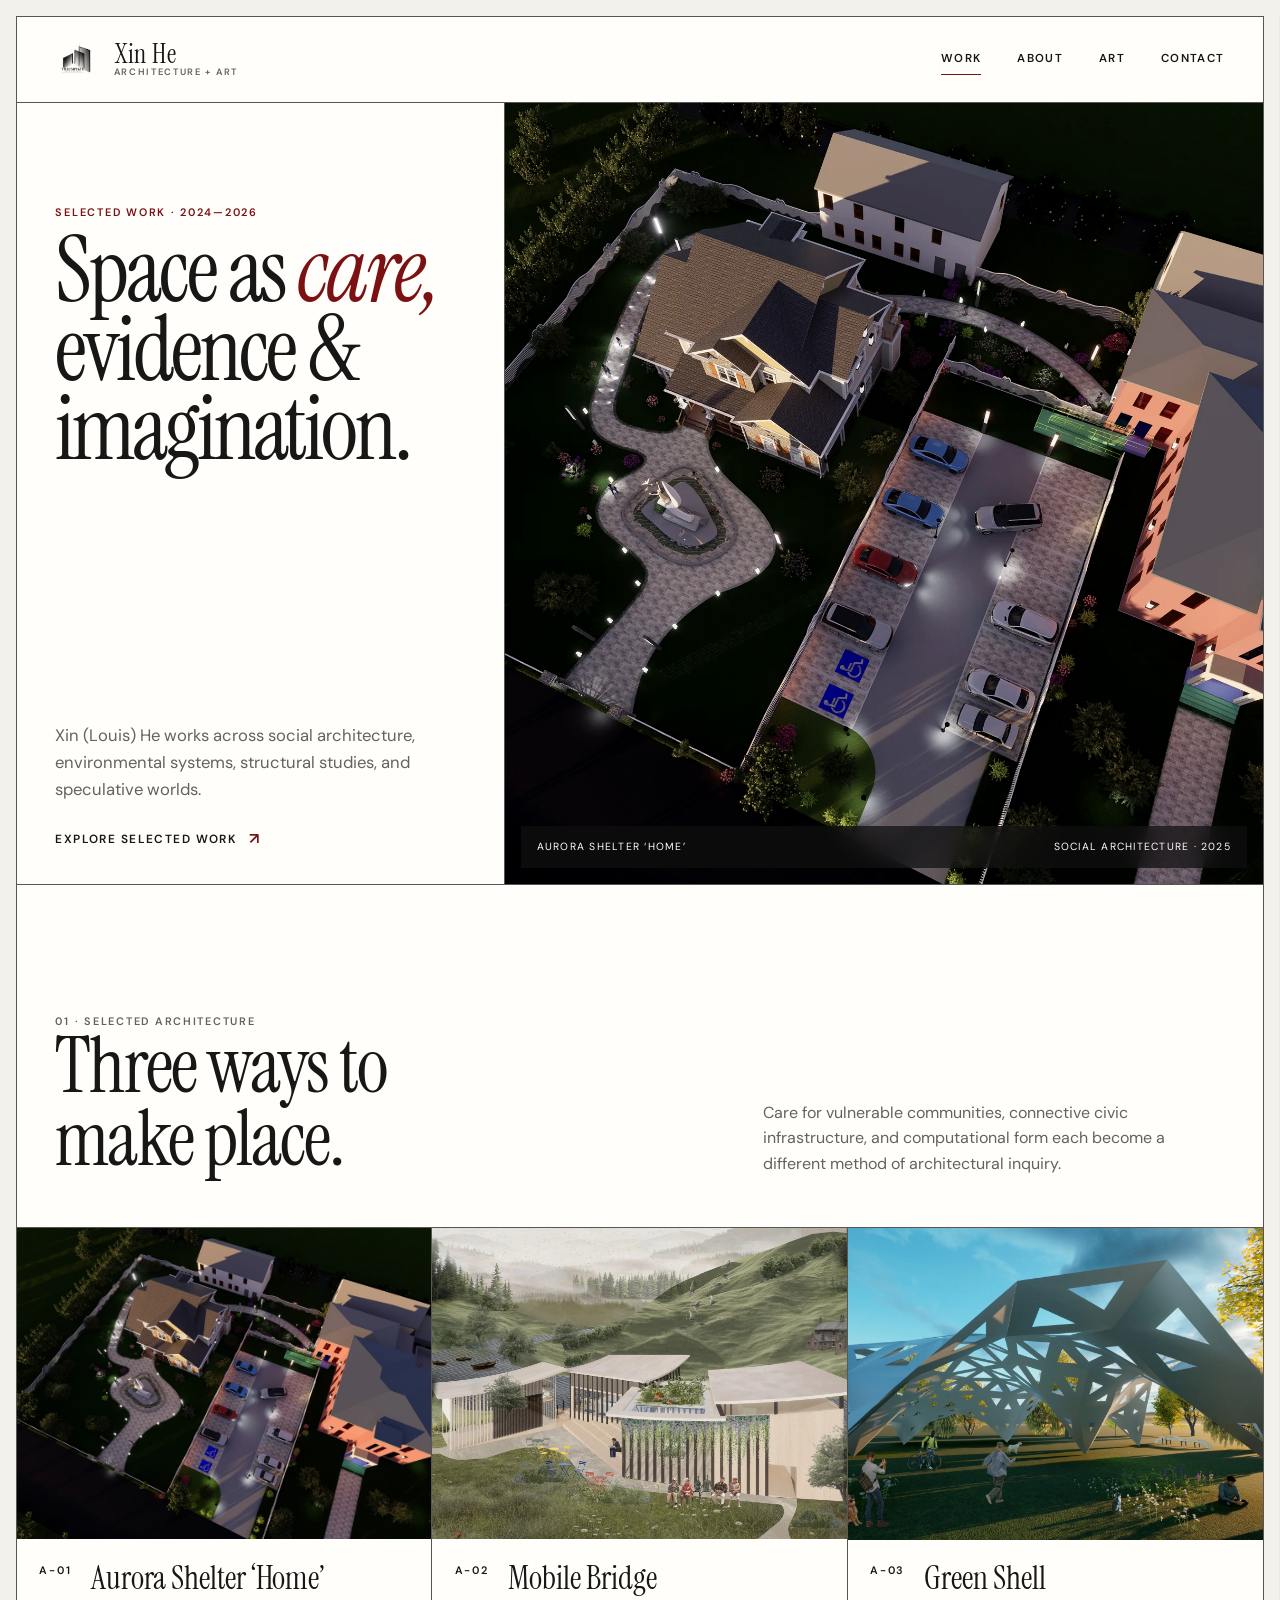
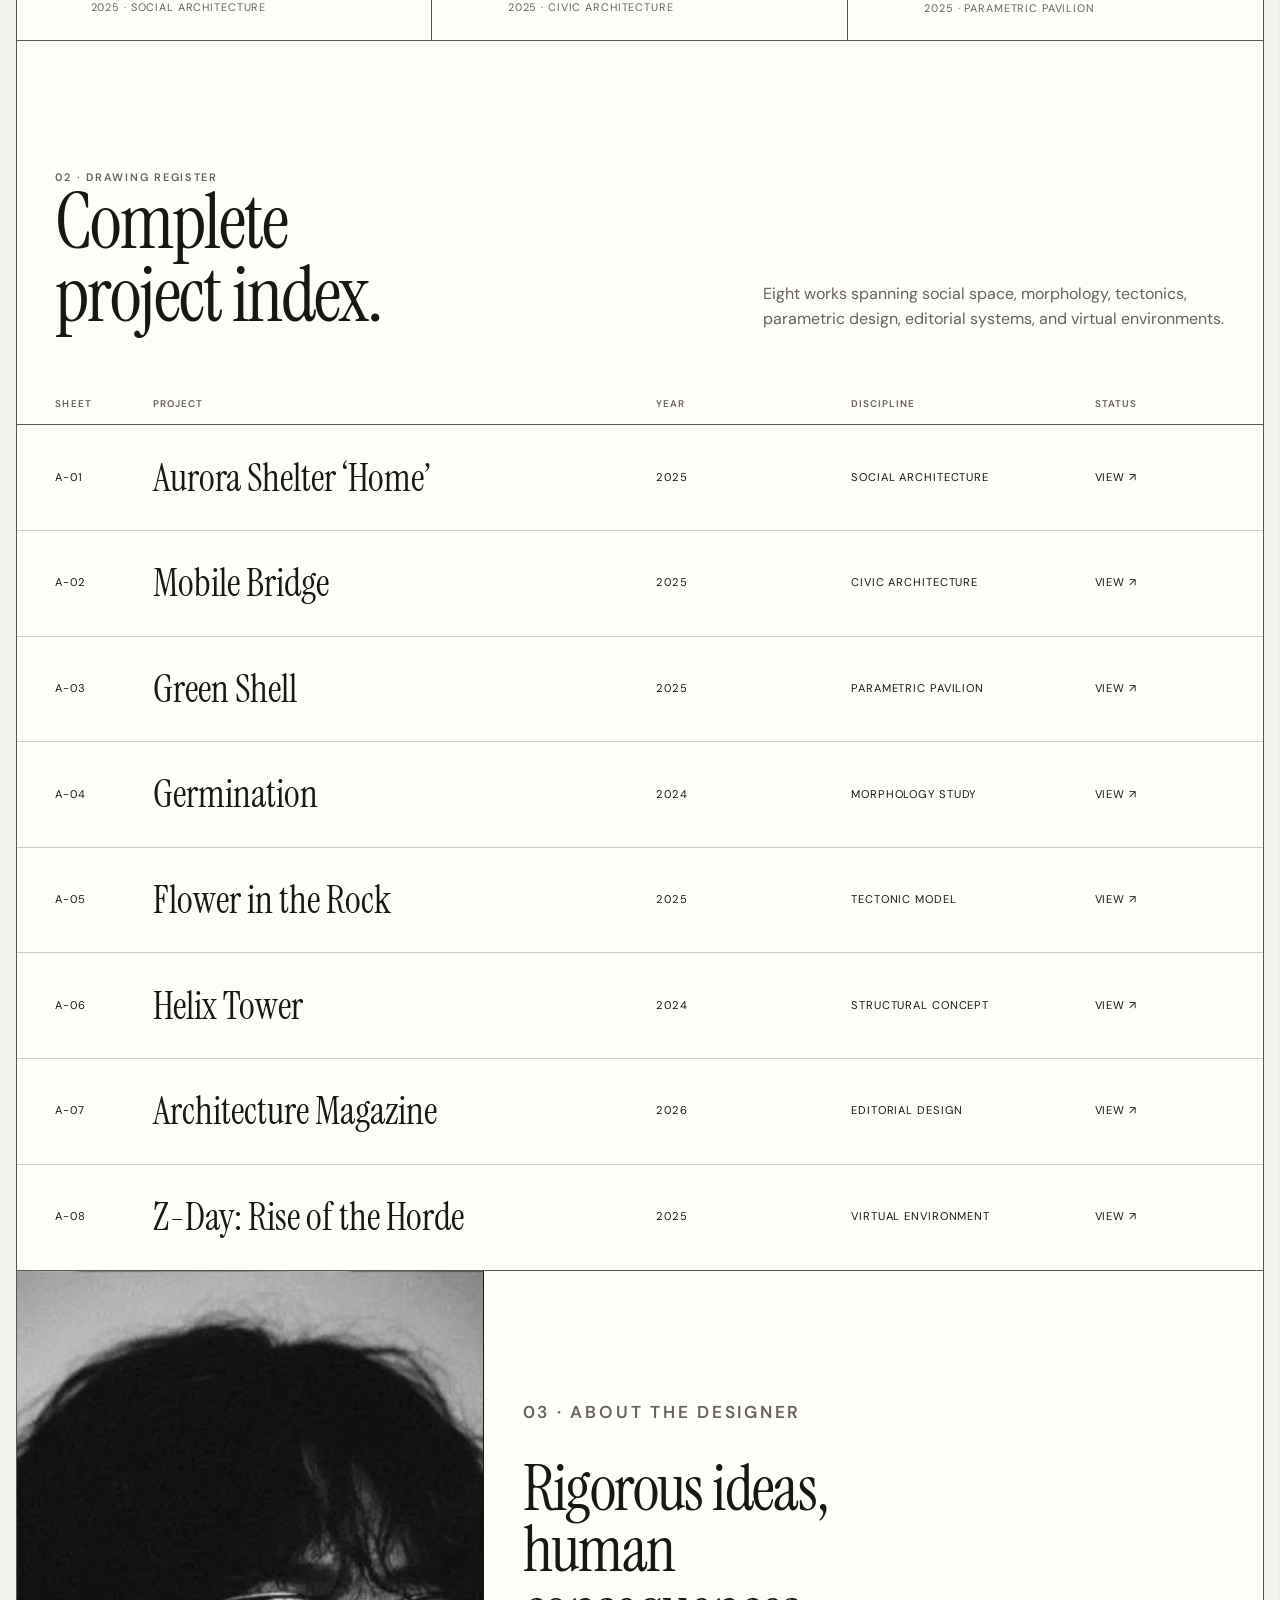
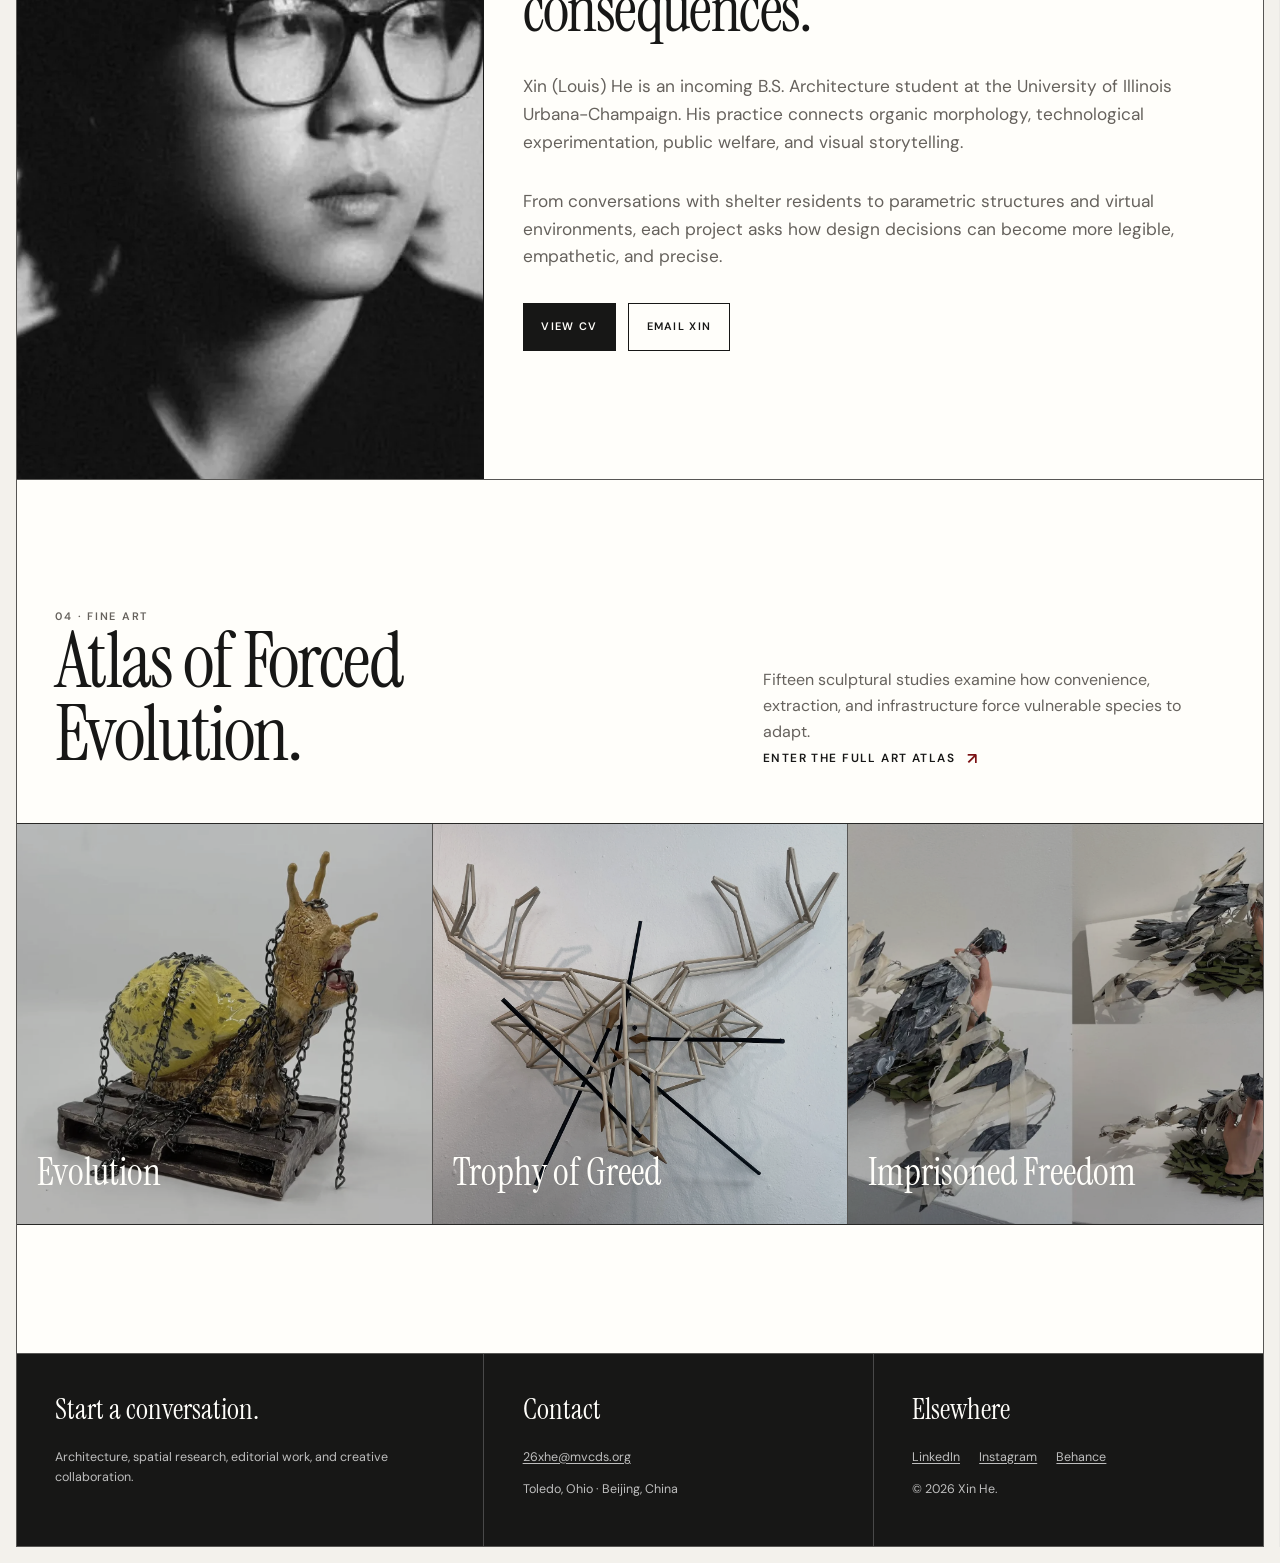
==== index.html @ 9a5dc9f5 "Publish optimized portfolio pages" ====
<!doctype html>
<html lang="en">
<head>
  <meta charset="utf-8">
  <meta name="viewport" content="width=device-width, initial-scale=1">
  <meta name="theme-color" content="#171716">
  <title>Xin He · Architecture + Art</title>
  <meta name="description" content="Selected architecture, spatial research, environmental art, and virtual environments by Xin Louis He.">
  <link rel="canonical" href="https://xin1012-hx.github.io/my-website-v2/">
  <link rel="icon" href="assets/images/favicon.png" type="image/png">
  <link rel="manifest" href="site.webmanifest">
  <link rel="preconnect" href="https://fonts.googleapis.com">
  <link rel="preconnect" href="https://fonts.gstatic.com" crossorigin>
  <link rel="stylesheet" href="assets/css/site.css">
  <meta property="og:type" content="website">
  <meta property="og:title" content="Xin He · Architecture + Art">
  <meta property="og:description" content="Selected architecture, spatial research, environmental art, and virtual environments by Xin Louis He.">
  <meta property="og:url" content="https://xin1012-hx.github.io/my-website-v2/">
  <meta property="og:image" content="https://xin1012-hx.github.io/my-website-v2/assets/images/og.png">
  <meta name="twitter:card" content="summary_large_image">
  <script type="application/ld+json">{"@context": "https://schema.org", "@type": "Person", "name": "Xin (Louis) He", "url": "https://xin1012-hx.github.io/my-website-v2/", "jobTitle": "Architecture student and designer", "sameAs": ["https://www.linkedin.com/in/xin-he-a198a2350/", "https://www.behance.net/xinhe53"]}</script>
  <script defer src="assets/js/site.js"></script>
</head>
<body>
  <div class="site-shell">
    
    <a class="skip-link" href="#main">Skip to content</a>
    <header class="site-header">
      <a class="site-brand" href="index.html" aria-label="Xin He portfolio home">
        <img src="assets/images/logo.webp" alt="" width="1000" height="1000" loading="eager" decoding="async">
        <span class="brand-lockup">
          <span class="brand-name">Xin He</span>
          <span class="brand-discipline">Architecture + Art</span>
        </span>
      </a>
      <button class="menu-toggle" type="button" aria-label="Open navigation" aria-expanded="false" aria-controls="site-nav" data-menu-toggle><span></span></button>
      <nav class="site-nav" id="site-nav" aria-label="Primary navigation" data-navigation>
        <a href="index.html#work" aria-current="page">Work</a>
        <a href="index.html#about">About</a>
        <a href="art.html">Art</a>
        <a href="#contact">Contact</a>
      </nav>
    </header>
    
    <main id="main">
      
    <section class="hero" id="top">
      <div class="hero-copy">
        <div>
          <p class="eyebrow">Selected work · 2024—2026</p>
          <h1>Space as <em>care,</em> evidence & imagination.</h1>
        </div>
        <div class="hero-summary">
          <p>Xin (Louis) He works across social architecture, environmental systems, structural studies, and speculative worlds.</p>
          <a class="text-link" href="#work">Explore selected work</a>
        </div>
      </div>
      <a class="hero-visual" href="aurora-home.html" aria-label="View Aurora Shelter ‘Home’">
        <img src="assets/images/aurora-birdseye.webp" alt="A residential shelter environment shaped around safety, dignity, and a renewed sense of belonging." width="2200" height="1479" loading="eager" decoding="async" fetchpriority="high">
        <span class="hero-caption"><span>Aurora Shelter ‘Home’</span><span>Social Architecture · 2025</span></span>
      </a>
    </section>

    <section id="work">
      <div class="section-heading" data-reveal>
        <div>
          <p class="section-kicker">01 · Selected architecture</p>
          <h2>Three ways to make place.</h2>
        </div>
        <p>Care for vulnerable communities, connective civic infrastructure, and computational form each become a different method of architectural inquiry.</p>
      </div>
      <div class="featured-grid">
    <a class="project-card" href="aurora-home.html" data-reveal>
      <div class="project-card-media"><img src="assets/images/aurora-birdseye.webp" alt="A residential shelter environment shaped around safety, dignity, and a renewed sense of belonging." width="2200" height="1479" loading="lazy" decoding="async"></div>
      <div class="project-card-copy">
        <span class="project-number">A-01</span>
        <div>
          <h3>Aurora Shelter ‘Home’</h3>
          <div class="project-card-meta">2025 · Social Architecture</div>
        </div>
      </div>
    </a>
    
    <a class="project-card" href="tiny-library.html" data-reveal>
      <div class="project-card-media"><img src="assets/images/tiny-birdseye.webp" alt="A tiny library that connects river, park, and forest through a productive civic bridge." width="2200" height="1238" loading="lazy" decoding="async"></div>
      <div class="project-card-copy">
        <span class="project-number">A-02</span>
        <div>
          <h3>Mobile Bridge</h3>
          <div class="project-card-meta">2025 · Civic Architecture</div>
        </div>
      </div>
    </a>
    
    <a class="project-card" href="green-shell.html" data-reveal>
      <div class="project-card-media"><img src="assets/images/shell-render.webp" alt="A porous urban pavilion that turns a generative shell into shade, habitat, and public room." width="1920" height="1080" loading="lazy" decoding="async"></div>
      <div class="project-card-copy">
        <span class="project-number">A-03</span>
        <div>
          <h3>Green Shell</h3>
          <div class="project-card-meta">2025 · Parametric Pavilion</div>
        </div>
      </div>
    </a>
    </div>
    </section>

    <section id="archive">
      <div class="section-heading" data-reveal>
        <div>
          <p class="section-kicker">02 · Drawing register</p>
          <h2>Complete project index.</h2>
        </div>
        <p>Eight works spanning social space, morphology, tectonics, parametric design, editorial systems, and virtual environments.</p>
      </div>
      <div class="drawing-index">
        <div class="drawing-index-head"><span>Sheet</span><span>Project</span><span>Year</span><span>Discipline</span><span>Status</span></div>
        
    <a class="drawing-row" href="aurora-home.html">
      <span class="drawing-code">A-01</span>
      <span class="drawing-title">Aurora Shelter ‘Home’</span>
      <span class="drawing-meta">2025</span>
      <span class="drawing-meta">Social Architecture</span>
      <span class="drawing-meta">View ↗</span>
      <img src="assets/images/aurora-birdseye.webp" alt="" width="2200" height="1479" loading="lazy" decoding="async" class="drawing-preview">
    </a>
    
    <a class="drawing-row" href="tiny-library.html">
      <span class="drawing-code">A-02</span>
      <span class="drawing-title">Mobile Bridge</span>
      <span class="drawing-meta">2025</span>
      <span class="drawing-meta">Civic Architecture</span>
      <span class="drawing-meta">View ↗</span>
      <img src="assets/images/tiny-birdseye.webp" alt="" width="2200" height="1238" loading="lazy" decoding="async" class="drawing-preview">
    </a>
    
    <a class="drawing-row" href="green-shell.html">
      <span class="drawing-code">A-03</span>
      <span class="drawing-title">Green Shell</span>
      <span class="drawing-meta">2025</span>
      <span class="drawing-meta">Parametric Pavilion</span>
      <span class="drawing-meta">View ↗</span>
      <img src="assets/images/shell-render.webp" alt="" width="1920" height="1080" loading="lazy" decoding="async" class="drawing-preview">
    </a>
    
    <a class="drawing-row" href="germination.html">
      <span class="drawing-code">A-04</span>
      <span class="drawing-title">Germination</span>
      <span class="drawing-meta">2024</span>
      <span class="drawing-meta">Morphology Study</span>
      <span class="drawing-meta">View ↗</span>
      <img src="assets/images/germination-cover.webp" alt="" width="1280" height="1707" loading="lazy" decoding="async" class="drawing-preview">
    </a>
    
    <a class="drawing-row" href="flower-in-the-rock.html">
      <span class="drawing-code">A-05</span>
      <span class="drawing-title">Flower in the Rock</span>
      <span class="drawing-meta">2025</span>
      <span class="drawing-meta">Tectonic Model</span>
      <span class="drawing-meta">View ↗</span>
      <img src="assets/images/flower-rock-cover.webp" alt="" width="1079" height="1546" loading="lazy" decoding="async" class="drawing-preview">
    </a>
    
    <a class="drawing-row" href="helix-tower.html">
      <span class="drawing-code">A-06</span>
      <span class="drawing-title">Helix Tower</span>
      <span class="drawing-meta">2024</span>
      <span class="drawing-meta">Structural Concept</span>
      <span class="drawing-meta">View ↗</span>
      <img src="assets/images/helix-1.webp" alt="" width="1280" height="1707" loading="lazy" decoding="async" class="drawing-preview">
    </a>
    
    <a class="drawing-row" href="magazine-design.html">
      <span class="drawing-code">A-07</span>
      <span class="drawing-title">Architecture Magazine</span>
      <span class="drawing-meta">2026</span>
      <span class="drawing-meta">Editorial Design</span>
      <span class="drawing-meta">View ↗</span>
      <img src="assets/images/cover-chinese.webp" alt="" width="1300" height="860" loading="lazy" decoding="async" class="drawing-preview">
    </a>
    
    <a class="drawing-row" href="z-day.html">
      <span class="drawing-code">A-08</span>
      <span class="drawing-title">Z-Day: Rise of the Horde</span>
      <span class="drawing-meta">2025</span>
      <span class="drawing-meta">Virtual Environment</span>
      <span class="drawing-meta">View ↗</span>
      <img src="assets/images/z-day-camera.webp" alt="" width="1920" height="1080" loading="lazy" decoding="async" class="drawing-preview">
    </a>
    
      </div>
    </section>

    <section class="about-grid" id="about">
      <div class="about-portrait"><img src="assets/images/profile.webp" alt="Portrait of Xin Louis He" width="1024" height="1024" loading="lazy" decoding="async"></div>
      <div class="about-copy" data-reveal>
        <p class="section-kicker">03 · About the designer</p>
        <h2 class="about-title">Rigorous ideas, human consequences.</h2>
        <p>Xin (Louis) He is an incoming B.S. Architecture student at the University of Illinois Urbana-Champaign. His practice connects organic morphology, technological experimentation, public welfare, and visual storytelling.</p>
        <p>From conversations with shelter residents to parametric structures and virtual environments, each project asks how design decisions can become more legible, empathetic, and precise.</p>
        <div class="about-actions">
          <a class="button" href="assets/media/Xin_Louis_He_CV.pdf">View CV</a>
          <a class="button secondary" href="mailto:26xhe@mvcds.org">Email Xin</a>
        </div>
      </div>
    </section>

    <section class="art-teaser" id="art-preview">
      <div class="section-heading" data-reveal>
        <div>
          <p class="section-kicker">04 · Fine art</p>
          <h2>Atlas of Forced Evolution.</h2>
        </div>
        <div>
          <p>Fifteen sculptural studies examine how convenience, extraction, and infrastructure force vulnerable species to adapt.</p>
          <p><a class="text-link" href="art.html">Enter the full art atlas</a></p>
        </div>
      </div>
      <div class="art-strip">
        <a class="art-tile" href="art.html#art-1" data-reveal>
          <img src="assets/images/art-snail.webp" alt="Ceramic snail sculpture with human-like teeth and an iron chain" width="1600" height="1200" loading="lazy" decoding="async">
          <span>Evolution</span>
        </a>
        
        <a class="art-tile" href="art.html#art-9" data-reveal>
          <img src="assets/images/art-deer.webp" alt="Wireframe stag head pierced by multiple hunting arrows" width="1600" height="1359" loading="lazy" decoding="async">
          <span>Trophy of Greed</span>
        </a>
        
        <a class="art-tile" href="art.html#art-15" data-reveal>
          <img src="assets/images/art-eagle.webp" alt="Wire eagle held tightly by a large 3D-printed human hand" width="1600" height="1130" loading="lazy" decoding="async">
          <span>Imprisoned Freedom</span>
        </a>
        </div>
    </section>
    
    </main>
    
    <footer class="site-footer" id="contact">
      <section class="footer-block">
        <h2>Start a conversation.</h2>
        <p>Architecture, spatial research, editorial work, and creative collaboration.</p>
      </section>
      <section class="footer-block">
        <h3>Contact</h3>
        <p><a href="mailto:26xhe@mvcds.org">26xhe@mvcds.org</a></p>
        <p>Toledo, Ohio · Beijing, China</p>
      </section>
      <section class="footer-block">
        <h3>Elsewhere</h3>
        <div class="footer-links">
          <a href="https://www.linkedin.com/in/xin-he-a198a2350/" target="_blank">LinkedIn</a>
          <a href="https://www.instagram.com/xin521iloveu/" target="_blank">Instagram</a>
          <a href="https://www.behance.net/xinhe53" target="_blank">Behance</a>
        </div>
        <p>© <span data-current-year>2026</span> Xin He.</p>
      </section>
    </footer>
    
  </div>
</body>
</html>
---- assets/css/site.css ----
@import url('https://fonts.googleapis.com/css2?family=DM+Sans:wght@400;500;600&family=Instrument+Serif:ital@0;1&display=swap');

:root {
  --paper: #f3f1ec;
  --surface: #fffefa;
  --ink: #171716;
  --muted: #66625d;
  --line: rgba(23, 23, 22, 0.22);
  --line-strong: rgba(23, 23, 22, 0.72);
  --accent: #7b1113;
  --accent-soft: #eadbd7;
  --serif: 'Instrument Serif', Georgia, serif;
  --sans: 'DM Sans', Arial, sans-serif;
  --gutter: clamp(1rem, 3vw, 3rem);
  --section-space: clamp(4.5rem, 10vw, 9rem);
  --header-height: 5.4rem;
}

* {
  box-sizing: border-box;
}

html {
  scroll-behavior: smooth;
  background: var(--paper);
}

body {
  margin: 0;
  color: var(--ink);
  background:
    linear-gradient(90deg, transparent calc(100% - 1px), rgba(23, 23, 22, 0.035) 1px) 0 0 / 6.25vw 100%,
    var(--paper);
  font-family: var(--sans);
  font-size: 1rem;
  line-height: 1.6;
  overflow-x: clip;
  text-rendering: optimizeLegibility;
}

body.menu-open {
  overflow: hidden;
}

img,
video {
  display: block;
  max-width: 100%;
}

img {
  height: auto;
  background: #e9e6df;
}

a {
  color: inherit;
  text-decoration-thickness: 1px;
  text-underline-offset: 0.2em;
}

button,
a {
  -webkit-tap-highlight-color: transparent;
}

button {
  font: inherit;
}

:focus-visible {
  outline: 2px solid var(--accent);
  outline-offset: 4px;
}

::selection {
  color: var(--surface);
  background: var(--accent);
}

.skip-link {
  position: fixed;
  top: 0.75rem;
  left: 0.75rem;
  z-index: 1000;
  padding: 0.7rem 1rem;
  color: var(--surface);
  background: var(--ink);
  transform: translateY(-160%);
  transition: transform 160ms ease;
}

.skip-link:focus {
  transform: translateY(0);
}

.site-shell {
  width: min(100% - 2rem, 96rem);
  margin: 1rem auto;
  background: var(--surface);
  border: 1px solid var(--line-strong);
}

.site-header {
  position: sticky;
  top: 0;
  z-index: 100;
  min-height: var(--header-height);
  display: grid;
  grid-template-columns: minmax(13rem, 1fr) auto;
  align-items: center;
  gap: 2rem;
  padding: 0.9rem var(--gutter);
  background: color-mix(in srgb, var(--surface) 88%, transparent);
  border-bottom: 1px solid var(--line-strong);
  backdrop-filter: blur(16px);
}

.site-brand {
  display: inline-flex;
  align-items: center;
  gap: 0.85rem;
  width: fit-content;
  text-decoration: none;
}

.site-brand img {
  width: 2.8rem;
  height: 2.8rem;
  object-fit: contain;
  background: transparent;
}

.brand-lockup {
  display: grid;
  gap: 0.05rem;
}

.brand-name {
  font-family: var(--serif);
  font-size: clamp(1.25rem, 2vw, 1.75rem);
  line-height: 0.95;
  letter-spacing: 0.03em;
}

.brand-discipline {
  color: var(--muted);
  font-size: 0.58rem;
  font-weight: 600;
  line-height: 1;
  letter-spacing: 0.18em;
  text-transform: uppercase;
}

.site-nav {
  display: flex;
  align-items: center;
  gap: clamp(1rem, 2.8vw, 2.5rem);
}

.site-nav a {
  position: relative;
  font-size: 0.72rem;
  font-weight: 600;
  letter-spacing: 0.12em;
  text-decoration: none;
  text-transform: uppercase;
}

.site-nav a::after {
  position: absolute;
  right: 0;
  bottom: -0.35rem;
  left: 0;
  height: 1px;
  content: '';
  background: var(--accent);
  transform: scaleX(0);
  transform-origin: right;
  transition: transform 180ms ease;
}

.site-nav a:hover::after,
.site-nav a[aria-current='page']::after {
  transform: scaleX(1);
  transform-origin: left;
}

.menu-toggle {
  display: none;
  width: 2.75rem;
  height: 2.75rem;
  padding: 0;
  color: var(--ink);
  background: transparent;
  border: 1px solid var(--line-strong);
  cursor: pointer;
}

.menu-toggle span,
.menu-toggle::before,
.menu-toggle::after {
  display: block;
  width: 1.15rem;
  height: 1px;
  margin: 0.27rem auto;
  content: '';
  background: currentColor;
  transition: transform 180ms ease, opacity 180ms ease;
}

.menu-toggle[aria-expanded='true'] span {
  opacity: 0;
}

.menu-toggle[aria-expanded='true']::before {
  transform: translateY(0.35rem) rotate(45deg);
}

.menu-toggle[aria-expanded='true']::after {
  transform: translateY(-0.35rem) rotate(-45deg);
}

main > section,
main > header,
main > nav {
  scroll-margin-top: calc(var(--header-height) + 1.25rem);
}

.eyebrow,
.section-kicker,
.project-number {
  font-size: 0.68rem;
  font-weight: 600;
  letter-spacing: 0.16em;
  text-transform: uppercase;
}

.eyebrow,
.section-kicker {
  color: var(--accent);
}

.hero {
  display: grid;
  grid-template-columns: minmax(0, 0.9fr) minmax(0, 1.4fr);
  min-height: calc(100svh - var(--header-height) - 2rem);
  border-bottom: 1px solid var(--line-strong);
}

.hero-copy {
  display: flex;
  flex-direction: column;
  justify-content: space-between;
  gap: 4rem;
  padding: clamp(3rem, 7vw, 7.5rem) var(--gutter) 2rem;
  border-right: 1px solid var(--line-strong);
}

.hero h1 {
  max-width: 11ch;
  margin: 0;
  font-family: var(--serif);
  font-size: clamp(3.5rem, 7vw, 7.8rem);
  font-weight: 400;
  line-height: 0.88;
  letter-spacing: -0.035em;
}

.hero h1 em {
  color: var(--accent);
  font-weight: 400;
}

.hero-summary {
  max-width: 32rem;
}

.hero-summary p {
  margin: 0 0 1.4rem;
  color: var(--muted);
  font-size: clamp(1rem, 1.3vw, 1.2rem);
}

.text-link {
  display: inline-flex;
  align-items: center;
  gap: 0.75rem;
  width: fit-content;
  color: var(--ink);
  font-size: 0.74rem;
  font-weight: 600;
  letter-spacing: 0.12em;
  text-decoration: none;
  text-transform: uppercase;
}

.text-link::after {
  content: '↗';
  color: var(--accent);
  font-size: 1rem;
  transition: transform 180ms ease;
}

.text-link:hover::after {
  transform: translate(0.2rem, -0.2rem);
}

.hero-visual {
  position: relative;
  min-height: 34rem;
  overflow: hidden;
  background: var(--ink);
}

.hero-visual img {
  width: 100%;
  height: 100%;
  object-fit: cover;
  filter: saturate(0.78) contrast(1.03);
  transition: transform 800ms cubic-bezier(0.16, 1, 0.3, 1);
}

.hero-visual:hover img {
  transform: scale(1.018);
}

.hero-caption {
  position: absolute;
  right: 1rem;
  bottom: 1rem;
  left: 1rem;
  display: flex;
  justify-content: space-between;
  gap: 1rem;
  padding: 0.8rem 1rem;
  color: var(--surface);
  background: rgba(17, 17, 16, 0.7);
  font-size: 0.65rem;
  letter-spacing: 0.12em;
  text-transform: uppercase;
  backdrop-filter: blur(12px);
}

.section-heading {
  display: grid;
  grid-template-columns: 1fr minmax(18rem, 0.7fr);
  gap: 3rem;
  align-items: end;
  padding: var(--section-space) var(--gutter) clamp(2rem, 4vw, 4rem);
}

.section-heading h2,
.art-hero h1,
.project-hero h1,
.about-title {
  margin: 0;
  font-family: var(--serif);
  font-weight: 400;
  line-height: 0.95;
  letter-spacing: -0.025em;
}

.section-heading h2 {
  max-width: 11ch;
  font-size: clamp(3rem, 6vw, 6.5rem);
}

.section-heading p {
  max-width: 38rem;
  margin: 0;
  color: var(--muted);
}

.featured-grid {
  display: grid;
  grid-template-columns: repeat(12, 1fr);
  border-top: 1px solid var(--line-strong);
  border-bottom: 1px solid var(--line-strong);
}

.project-card {
  position: relative;
  grid-column: span 4;
  display: flex;
  flex-direction: column;
  min-width: 0;
  color: inherit;
  background: var(--surface);
  border-right: 1px solid var(--line-strong);
  text-decoration: none;
}

.project-card:last-child {
  border-right: 0;
}

.project-card-media {
  aspect-ratio: 4 / 3;
  overflow: hidden;
  background: #dedbd4;
}

.project-card-media img {
  width: 100%;
  height: 100%;
  object-fit: cover;
  transition: transform 500ms cubic-bezier(0.16, 1, 0.3, 1), filter 300ms ease;
}

.project-card:hover .project-card-media img {
  transform: scale(1.035);
  filter: saturate(0.75);
}

.project-card-copy {
  display: grid;
  grid-template-columns: auto 1fr;
  gap: 1.2rem;
  padding: 1.4rem;
}

.project-card h3 {
  margin: 0 0 0.35rem;
  font-family: var(--serif);
  font-size: clamp(1.65rem, 2.5vw, 2.7rem);
  font-weight: 400;
  line-height: 1;
}

.project-card-meta {
  color: var(--muted);
  font-size: 0.68rem;
  letter-spacing: 0.08em;
  text-transform: uppercase;
}

.drawing-index {
  border-bottom: 1px solid var(--line-strong);
}

.drawing-index-head,
.drawing-row {
  display: grid;
  grid-template-columns: 0.5fr 3fr 1.1fr 1.4fr 0.8fr;
  gap: 1rem;
  align-items: center;
}

.drawing-index-head {
  padding: 0.8rem var(--gutter);
  color: var(--muted);
  border-bottom: 1px solid var(--line-strong);
  font-size: 0.61rem;
  font-weight: 600;
  letter-spacing: 0.11em;
  text-transform: uppercase;
}

.drawing-row {
  position: relative;
  min-height: 6.6rem;
  padding: 1rem var(--gutter);
  overflow: hidden;
  color: inherit;
  border-bottom: 1px solid var(--line);
  text-decoration: none;
  transition: color 180ms ease, background 180ms ease;
}

.drawing-row:last-child {
  border-bottom: 0;
}

.drawing-row:hover {
  color: var(--surface);
  background: var(--ink);
}

.drawing-title {
  position: relative;
  z-index: 1;
  font-family: var(--serif);
  font-size: clamp(1.7rem, 3vw, 3.25rem);
  line-height: 1;
}

.drawing-meta,
.drawing-code {
  position: relative;
  z-index: 1;
  font-size: 0.7rem;
  letter-spacing: 0.08em;
  text-transform: uppercase;
}

.drawing-preview {
  position: absolute;
  top: 50%;
  right: clamp(1rem, 5vw, 6rem);
  z-index: 0;
  width: clamp(8rem, 16vw, 15rem);
  aspect-ratio: 16 / 10;
  object-fit: cover;
  opacity: 0;
  transform: translateY(-46%) rotate(2deg);
  transition: opacity 180ms ease, transform 300ms cubic-bezier(0.16, 1, 0.3, 1);
}

.drawing-row:hover .drawing-preview {
  opacity: 0.62;
  transform: translateY(-50%) rotate(-1deg);
}

.about-grid {
  display: grid;
  grid-template-columns: minmax(18rem, 0.75fr) 1.25fr;
  border-bottom: 1px solid var(--line-strong);
}

.about-portrait {
  position: relative;
  min-height: 38rem;
  overflow: hidden;
  background: var(--ink);
  border-right: 1px solid var(--line-strong);
}

.about-portrait img {
  width: 100%;
  height: 100%;
  object-fit: cover;
  filter: grayscale(1) contrast(1.08);
}

.about-copy {
  display: flex;
  flex-direction: column;
  justify-content: center;
  gap: 2rem;
  padding: var(--section-space) var(--gutter);
}

.about-title {
  max-width: 12ch;
  font-size: clamp(3rem, 5vw, 5.75rem);
}

.about-copy p {
  max-width: 43rem;
  margin: 0;
  color: var(--muted);
  font-size: clamp(1rem, 1.35vw, 1.18rem);
}

.about-actions {
  display: flex;
  flex-wrap: wrap;
  gap: 0.75rem;
}

.button {
  display: inline-flex;
  align-items: center;
  justify-content: center;
  min-height: 3rem;
  padding: 0.75rem 1.1rem;
  color: var(--surface);
  background: var(--ink);
  border: 1px solid var(--ink);
  font-size: 0.68rem;
  font-weight: 600;
  letter-spacing: 0.12em;
  text-decoration: none;
  text-transform: uppercase;
  transition: color 180ms ease, background 180ms ease;
}

.button:hover {
  color: var(--ink);
  background: transparent;
}

.button.secondary {
  color: var(--ink);
  background: transparent;
}

.button.secondary:hover {
  color: var(--surface);
  background: var(--accent);
  border-color: var(--accent);
}

.art-teaser {
  padding-bottom: var(--section-space);
  border-bottom: 1px solid var(--line-strong);
}

.art-strip {
  display: grid;
  grid-template-columns: repeat(3, 1fr);
  gap: 1px;
  background: var(--line-strong);
  border-top: 1px solid var(--line-strong);
  border-bottom: 1px solid var(--line-strong);
}

.art-tile {
  position: relative;
  min-height: 25rem;
  overflow: hidden;
  color: var(--surface);
  background: var(--ink);
  text-decoration: none;
}

.art-tile img {
  width: 100%;
  height: 100%;
  object-fit: cover;
  filter: saturate(0.7) brightness(0.82);
  transition: transform 600ms cubic-bezier(0.16, 1, 0.3, 1), filter 300ms ease;
}

.art-tile:hover img {
  transform: scale(1.04);
  filter: saturate(0.95) brightness(0.7);
}

.art-tile span {
  position: absolute;
  right: 1.25rem;
  bottom: 1.25rem;
  left: 1.25rem;
  font-family: var(--serif);
  font-size: clamp(1.8rem, 3vw, 3rem);
}

.site-footer {
  display: grid;
  grid-template-columns: 1.2fr 1fr 1fr;
  background: var(--ink);
  color: var(--surface);
}

.footer-block {
  min-height: 12rem;
  padding: 2rem var(--gutter);
  border-right: 1px solid rgba(255, 255, 255, 0.22);
}

.footer-block:last-child {
  border-right: 0;
}

.footer-block h2,
.footer-block h3 {
  margin: 0 0 1rem;
  font-family: var(--serif);
  font-size: 1.8rem;
  font-weight: 400;
}

.footer-block p,
.footer-block a {
  color: rgba(255, 255, 255, 0.72);
  font-size: 0.78rem;
}

.footer-links {
  display: flex;
  flex-wrap: wrap;
  gap: 0.75rem 1.2rem;
}

.footer-links a:hover {
  color: #fff;
}

.project-hero {
  display: grid;
  grid-template-columns: minmax(0, 0.82fr) minmax(0, 1.18fr);
  border-bottom: 1px solid var(--line-strong);
}

.project-hero-copy {
  display: flex;
  flex-direction: column;
  justify-content: space-between;
  gap: 5rem;
  min-height: 35rem;
  padding: clamp(3rem, 7vw, 7rem) var(--gutter) 2rem;
  border-right: 1px solid var(--line-strong);
}

.project-hero h1 {
  max-width: 12ch;
  font-size: clamp(3.5rem, 7vw, 7rem);
}

.project-deck {
  max-width: 38rem;
  margin: 1.5rem 0 0;
  color: var(--muted);
  font-size: clamp(1rem, 1.4vw, 1.25rem);
}

.project-hero-media {
  min-height: 35rem;
  background: #dedbd4;
}

.project-hero-media img {
  width: 100%;
  height: 100%;
  object-fit: cover;
}

.project-facts {
  display: grid;
  grid-template-columns: repeat(4, 1fr);
  border-bottom: 1px solid var(--line-strong);
}

.project-fact {
  min-height: 7.5rem;
  padding: 1.25rem var(--gutter);
  border-right: 1px solid var(--line);
}

.project-fact:last-child {
  border-right: 0;
}

.project-fact dt {
  margin-bottom: 0.65rem;
  color: var(--accent);
  font-size: 0.61rem;
  font-weight: 600;
  letter-spacing: 0.13em;
  text-transform: uppercase;
}

.project-fact dd {
  margin: 0;
  font-family: var(--serif);
  font-size: 1.35rem;
  line-height: 1.1;
}

.project-story {
  display: grid;
  grid-template-columns: minmax(14rem, 0.6fr) minmax(0, 1.4fr);
  gap: clamp(2rem, 7vw, 8rem);
  padding: var(--section-space) var(--gutter);
  border-bottom: 1px solid var(--line-strong);
}

.project-story h2 {
  position: sticky;
  top: calc(var(--header-height) + 2rem);
  align-self: start;
  margin: 0;
  font-family: var(--serif);
  font-size: clamp(2.5rem, 4.8vw, 5rem);
  font-weight: 400;
  line-height: 0.96;
}

.story-copy {
  max-width: 50rem;
}

.story-copy p {
  margin: 0 0 1.35rem;
  color: #373431;
  font-size: clamp(1rem, 1.35vw, 1.2rem);
  line-height: 1.85;
}

.project-gallery {
  display: grid;
  grid-template-columns: repeat(2, minmax(0, 1fr));
  gap: 1px;
  background: var(--line-strong);
  border-bottom: 1px solid var(--line-strong);
}

.gallery-figure {
  margin: 0;
  padding: clamp(0.75rem, 1.5vw, 1.5rem);
  background: var(--surface);
}

.gallery-figure.wide {
  grid-column: 1 / -1;
}

.gallery-button {
  display: block;
  width: 100%;
  padding: 0;
  overflow: hidden;
  background: #dedbd4;
  border: 0;
  cursor: zoom-in;
}

.gallery-button img {
  width: 100%;
  max-height: 78vh;
  object-fit: contain;
  transition: transform 420ms cubic-bezier(0.16, 1, 0.3, 1);
}

.gallery-button:hover img {
  transform: scale(1.012);
}

.gallery-figure figcaption {
  display: flex;
  justify-content: space-between;
  gap: 1rem;
  padding-top: 0.75rem;
  color: var(--muted);
  font-size: 0.67rem;
  letter-spacing: 0.08em;
  text-transform: uppercase;
}

.project-video {
  grid-column: 1 / -1;
  padding: clamp(0.75rem, 1.5vw, 1.5rem);
  background: var(--surface);
}

.project-video video {
  width: 100%;
  max-height: 80vh;
  background: #000;
}

.project-video figcaption {
  padding-top: 0.75rem;
  color: var(--muted);
  font-size: 0.67rem;
  letter-spacing: 0.08em;
  text-transform: uppercase;
}

.next-project {
  display: grid;
  grid-template-columns: auto 1fr auto;
  gap: 2rem;
  align-items: center;
  min-height: 12rem;
  padding: 2rem var(--gutter);
  text-decoration: none;
  transition: color 180ms ease, background 180ms ease;
}

.next-project:hover {
  color: var(--surface);
  background: var(--accent);
}

.next-project strong {
  font-family: var(--serif);
  font-size: clamp(2rem, 5vw, 5rem);
  font-weight: 400;
  line-height: 1;
}

.next-project span {
  font-size: 0.66rem;
  font-weight: 600;
  letter-spacing: 0.13em;
  text-transform: uppercase;
}

.lightbox {
  width: min(96vw, 92rem);
  max-width: none;
  max-height: 94vh;
  padding: 0;
  overflow: hidden;
  color: #fff;
  background: #0c0c0c;
  border: 1px solid rgba(255, 255, 255, 0.3);
}

.lightbox::backdrop {
  background: rgba(0, 0, 0, 0.9);
  backdrop-filter: blur(5px);
}

.lightbox-inner {
  display: grid;
  grid-template-rows: auto 1fr auto;
  max-height: 94vh;
}

.lightbox-toolbar {
  display: flex;
  justify-content: space-between;
  align-items: center;
  padding: 0.7rem 0.9rem;
  border-bottom: 1px solid rgba(255, 255, 255, 0.2);
}

.lightbox-title {
  font-size: 0.68rem;
  letter-spacing: 0.12em;
  text-transform: uppercase;
}

.lightbox-close {
  width: 2.5rem;
  height: 2.5rem;
  color: #fff;
  background: transparent;
  border: 1px solid rgba(255, 255, 255, 0.4);
  cursor: pointer;
}

.lightbox img {
  width: 100%;
  height: 100%;
  max-height: calc(94vh - 7rem);
  object-fit: contain;
  background: #0c0c0c;
}

.lightbox-caption {
  min-height: 2.8rem;
  margin: 0;
  padding: 0.7rem 0.9rem;
  color: rgba(255, 255, 255, 0.7);
  border-top: 1px solid rgba(255, 255, 255, 0.2);
  font-size: 0.75rem;
}

.art-hero {
  display: grid;
  grid-template-columns: 1fr 1fr;
  gap: clamp(2rem, 8vw, 9rem);
  align-items: end;
  padding: var(--section-space) var(--gutter);
  border-bottom: 1px solid var(--line-strong);
}

.art-hero h1 {
  max-width: 9ch;
  font-size: clamp(4rem, 8vw, 8rem);
}

.art-hero-copy p {
  max-width: 42rem;
  margin: 0 0 1rem;
  color: var(--muted);
  font-size: clamp(1rem, 1.3vw, 1.18rem);
}

.art-grid {
  display: grid;
  grid-template-columns: repeat(3, minmax(0, 1fr));
  gap: 1px;
  background: var(--line-strong);
  border-bottom: 1px solid var(--line-strong);
}

.artwork-card {
  display: flex;
  flex-direction: column;
  min-width: 0;
  padding: clamp(1rem, 2vw, 2rem);
  background: var(--surface);
}

.artwork-card:nth-child(5n + 1) {
  grid-column: span 2;
}

.artwork-card .gallery-button {
  aspect-ratio: 4 / 3;
}

.artwork-card img {
  width: 100%;
  height: 100%;
  object-fit: contain;
}

.artwork-card h2 {
  margin: 1.2rem 0 0.45rem;
  font-family: var(--serif);
  font-size: clamp(1.7rem, 2.6vw, 2.8rem);
  font-weight: 400;
  line-height: 1;
}

.artwork-meta {
  margin: 0 0 0.9rem;
  color: var(--accent);
  font-size: 0.64rem;
  letter-spacing: 0.07em;
  text-transform: uppercase;
}

.artwork-description {
  margin: auto 0 0;
  color: var(--muted);
  font-size: 0.82rem;
}

.not-found {
  display: grid;
  place-items: center;
  min-height: calc(100svh - var(--header-height) - 2rem);
  padding: var(--section-space) var(--gutter);
  text-align: center;
}

.not-found strong {
  display: block;
  color: var(--accent-soft);
  font-family: var(--serif);
  font-size: clamp(8rem, 26vw, 24rem);
  font-weight: 400;
  line-height: 0.65;
}

.not-found h1 {
  margin: 1rem 0;
  font-family: var(--serif);
  font-size: clamp(2.8rem, 6vw, 6rem);
  font-weight: 400;
}

.not-found p {
  max-width: 35rem;
  margin: 0 auto 2rem;
  color: var(--muted);
}

[data-reveal] {
  opacity: 1;
  transform: none;
}

.reveal-ready [data-reveal] {
  opacity: 0;
  transform: translateY(1.25rem);
  transition: opacity 600ms cubic-bezier(0.16, 1, 0.3, 1), transform 600ms cubic-bezier(0.16, 1, 0.3, 1);
}

.reveal-ready [data-reveal].is-visible {
  opacity: 1;
  transform: none;
}

@media (max-width: 960px) {
  :root {
    --header-height: 4.8rem;
  }

  .site-shell {
    width: min(100% - 1rem, 96rem);
    margin: 0.5rem auto;
  }

  .hero,
  .project-hero {
    grid-template-columns: 1fr;
  }

  .hero-copy,
  .project-hero-copy {
    min-height: auto;
    border-right: 0;
    border-bottom: 1px solid var(--line-strong);
  }

  .hero-visual,
  .project-hero-media {
    min-height: 32rem;
  }

  .project-card {
    grid-column: span 6;
  }

  .project-card:nth-child(2) {
    border-right: 0;
  }

  .project-card:last-child {
    grid-column: 1 / -1;
    display: grid;
    grid-template-columns: 1fr 1fr;
    border-top: 1px solid var(--line-strong);
  }

  .section-heading,
  .art-hero {
    grid-template-columns: 1fr;
  }

  .about-grid {
    grid-template-columns: 0.8fr 1.2fr;
  }

  .art-grid {
    grid-template-columns: repeat(2, minmax(0, 1fr));
  }

  .artwork-card:nth-child(5n + 1) {
    grid-column: auto;
  }
}

@media (max-width: 720px) {
  :root {
    --header-height: 4.5rem;
    --gutter: 1rem;
    --section-space: 4rem;
  }

  body {
    background-image: none;
  }

  .site-header {
    grid-template-columns: 1fr auto;
    gap: 0.75rem;
    min-height: var(--header-height);
  }

  .site-brand img {
    width: 2.3rem;
    height: 2.3rem;
  }

  .brand-name {
    font-size: 1.25rem;
  }

  .menu-toggle {
    display: block;
  }

  .site-nav {
    position: fixed;
    top: calc(var(--header-height) + 0.5rem);
    right: 0.5rem;
    left: 0.5rem;
    z-index: 90;
    display: grid;
    gap: 0;
    color: var(--surface);
    background: var(--ink);
    border-bottom: 1px solid var(--line-strong);
    opacity: 0;
    pointer-events: none;
    transform: translateY(-0.6rem);
    transition: opacity 180ms ease, transform 180ms ease;
  }

  .site-nav.is-open {
    opacity: 1;
    pointer-events: auto;
    transform: none;
  }

  .site-nav a {
    padding: 1.1rem var(--gutter);
    border-bottom: 1px solid rgba(255, 255, 255, 0.2);
    font-size: 0.75rem;
  }

  .site-nav a::after {
    display: none;
  }

  .hero {
    min-height: auto;
  }

  .hero-copy {
    gap: 3rem;
    padding-top: 4rem;
  }

  .hero h1 {
    font-size: clamp(3.65rem, 18vw, 5.5rem);
  }

  .hero-visual,
  .project-hero-media {
    min-height: 25rem;
  }

  .hero-caption {
    align-items: flex-end;
    font-size: 0.56rem;
  }

  .section-heading {
    gap: 1.5rem;
  }

  .project-card,
  .project-card:last-child {
    grid-column: 1 / -1;
    display: flex;
    border-right: 0;
    border-top: 0;
    border-bottom: 1px solid var(--line-strong);
  }

  .project-card:last-child {
    border-bottom: 0;
  }

  .drawing-index-head {
    display: none;
  }

  .drawing-row {
    grid-template-columns: auto 1fr auto;
    gap: 0.8rem;
    min-height: 7rem;
  }

  .drawing-code {
    grid-row: 1 / 3;
  }

  .drawing-title {
    grid-column: 2;
  }

  .drawing-row .drawing-meta:nth-of-type(3) {
    grid-column: 2;
    grid-row: 2;
  }

  .drawing-row .drawing-meta:nth-of-type(n + 4),
  .drawing-preview {
    display: none;
  }

  .drawing-title {
    font-size: 1.7rem;
  }

  .about-grid {
    grid-template-columns: 1fr;
  }

  .about-portrait {
    min-height: 30rem;
    border-right: 0;
    border-bottom: 1px solid var(--line-strong);
  }

  .about-copy {
    padding: var(--section-space) var(--gutter);
  }

  .art-strip,
  .art-grid {
    grid-template-columns: 1fr;
  }

  .art-tile {
    min-height: 25rem;
  }

  .site-footer {
    grid-template-columns: 1fr;
  }

  .footer-block {
    min-height: auto;
    border-right: 0;
    border-bottom: 1px solid rgba(255, 255, 255, 0.22);
  }

  .project-hero-copy {
    gap: 3rem;
    padding-top: 4rem;
  }

  .project-hero h1 {
    font-size: clamp(3.4rem, 17vw, 5.5rem);
  }

  .project-facts {
    grid-template-columns: repeat(2, 1fr);
  }

  .project-fact:nth-child(2) {
    border-right: 0;
  }

  .project-fact:nth-child(-n + 2) {
    border-bottom: 1px solid var(--line);
  }

  .project-story {
    grid-template-columns: 1fr;
    gap: 2rem;
  }

  .project-story h2 {
    position: static;
  }

  .story-copy p {
    text-align: left;
  }

  .project-gallery {
    grid-template-columns: 1fr;
  }

  .gallery-figure.wide,
  .project-video {
    grid-column: auto;
  }

  .next-project {
    grid-template-columns: 1fr auto;
    gap: 1rem;
  }

  .next-project span:first-child {
    grid-column: 1 / -1;
  }

  .artwork-card:nth-child(5n + 1) {
    grid-column: auto;
  }
}

@media (prefers-reduced-motion: reduce) {
  *,
  *::before,
  *::after {
    scroll-behavior: auto !important;
    animation-duration: 0.01ms !important;
    animation-iteration-count: 1 !important;
    transition-duration: 0.01ms !important;
  }

  [data-reveal] {
    opacity: 1 !important;
    transform: none !important;
  }
}

@media (prefers-contrast: more) {
  :root {
    --line: rgba(23, 23, 22, 0.55);
    --line-strong: #171716;
  }
}

@media print {
  .site-header,
  .menu-toggle,
  .lightbox,
  .site-footer {
    display: none !important;
  }

  .site-shell {
    width: 100%;
    margin: 0;
    border: 0;
  }
}

@view-transition {
  navigation: auto;
}
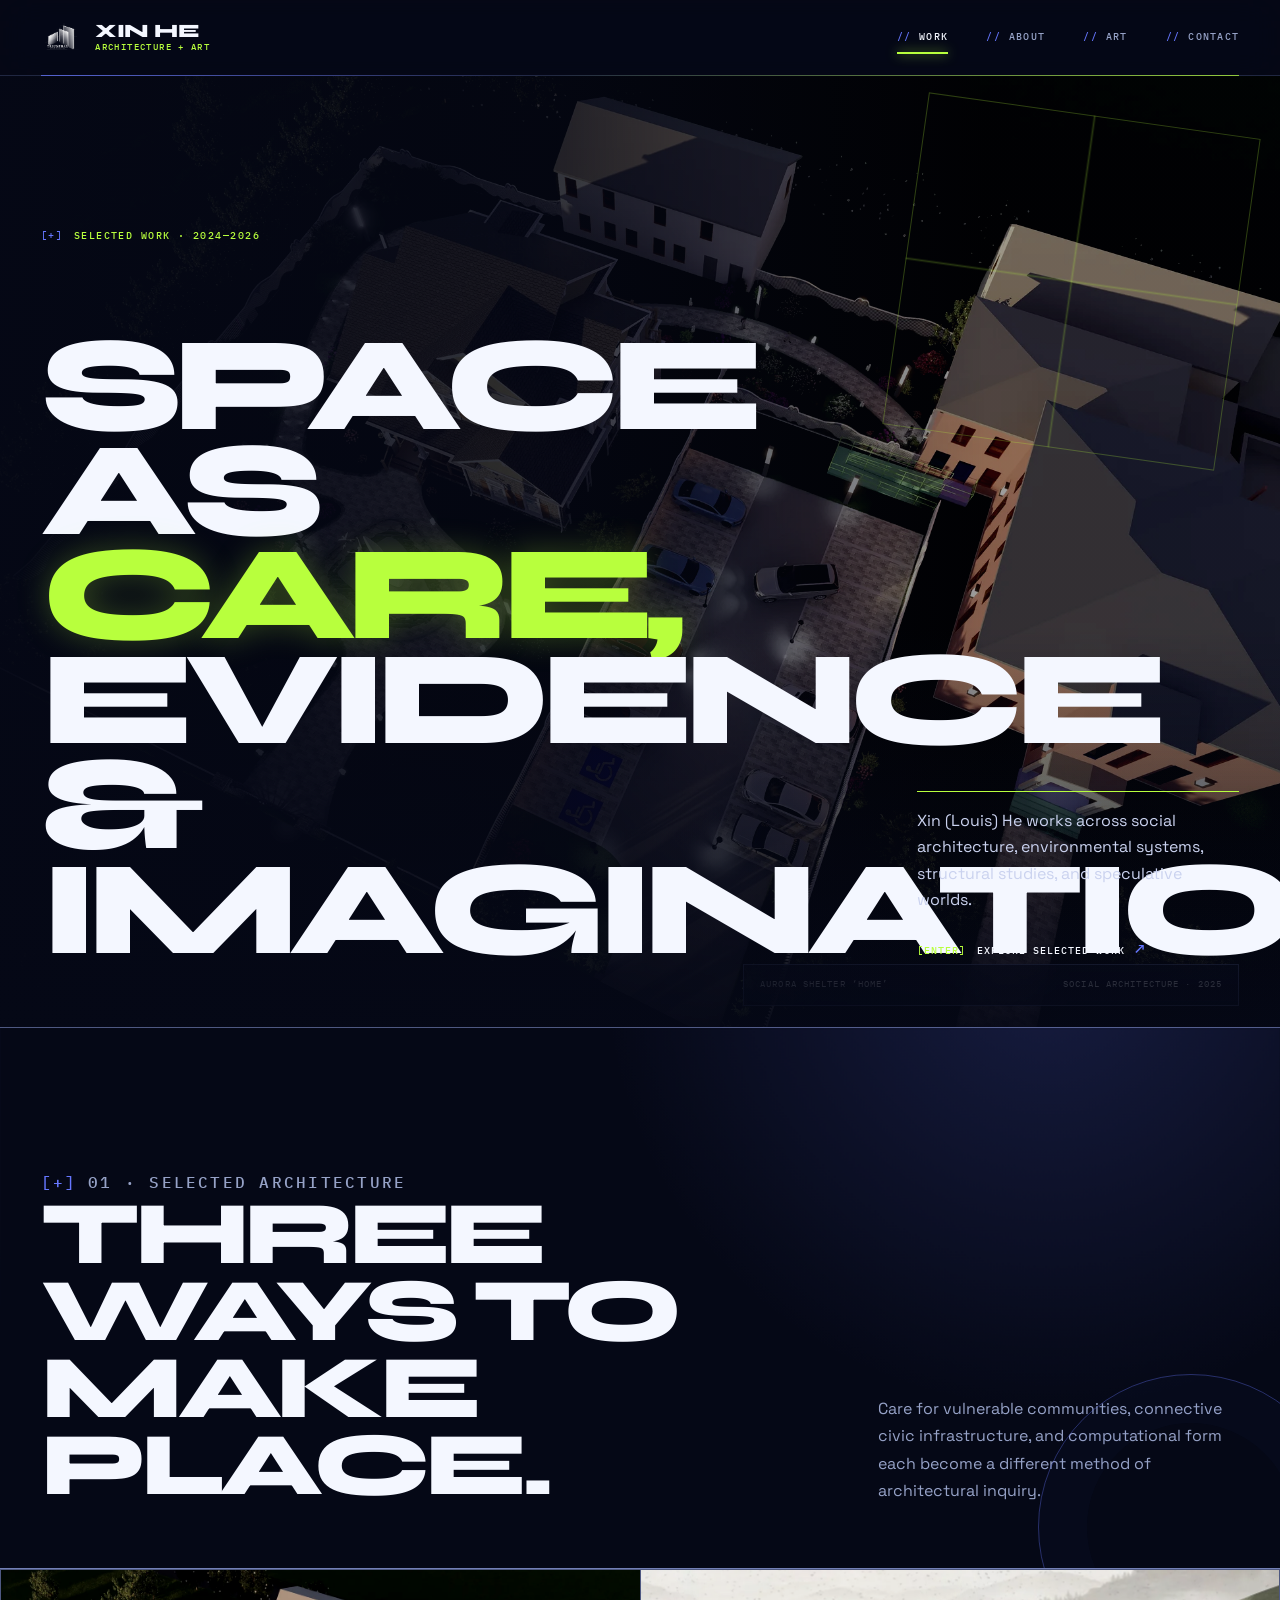
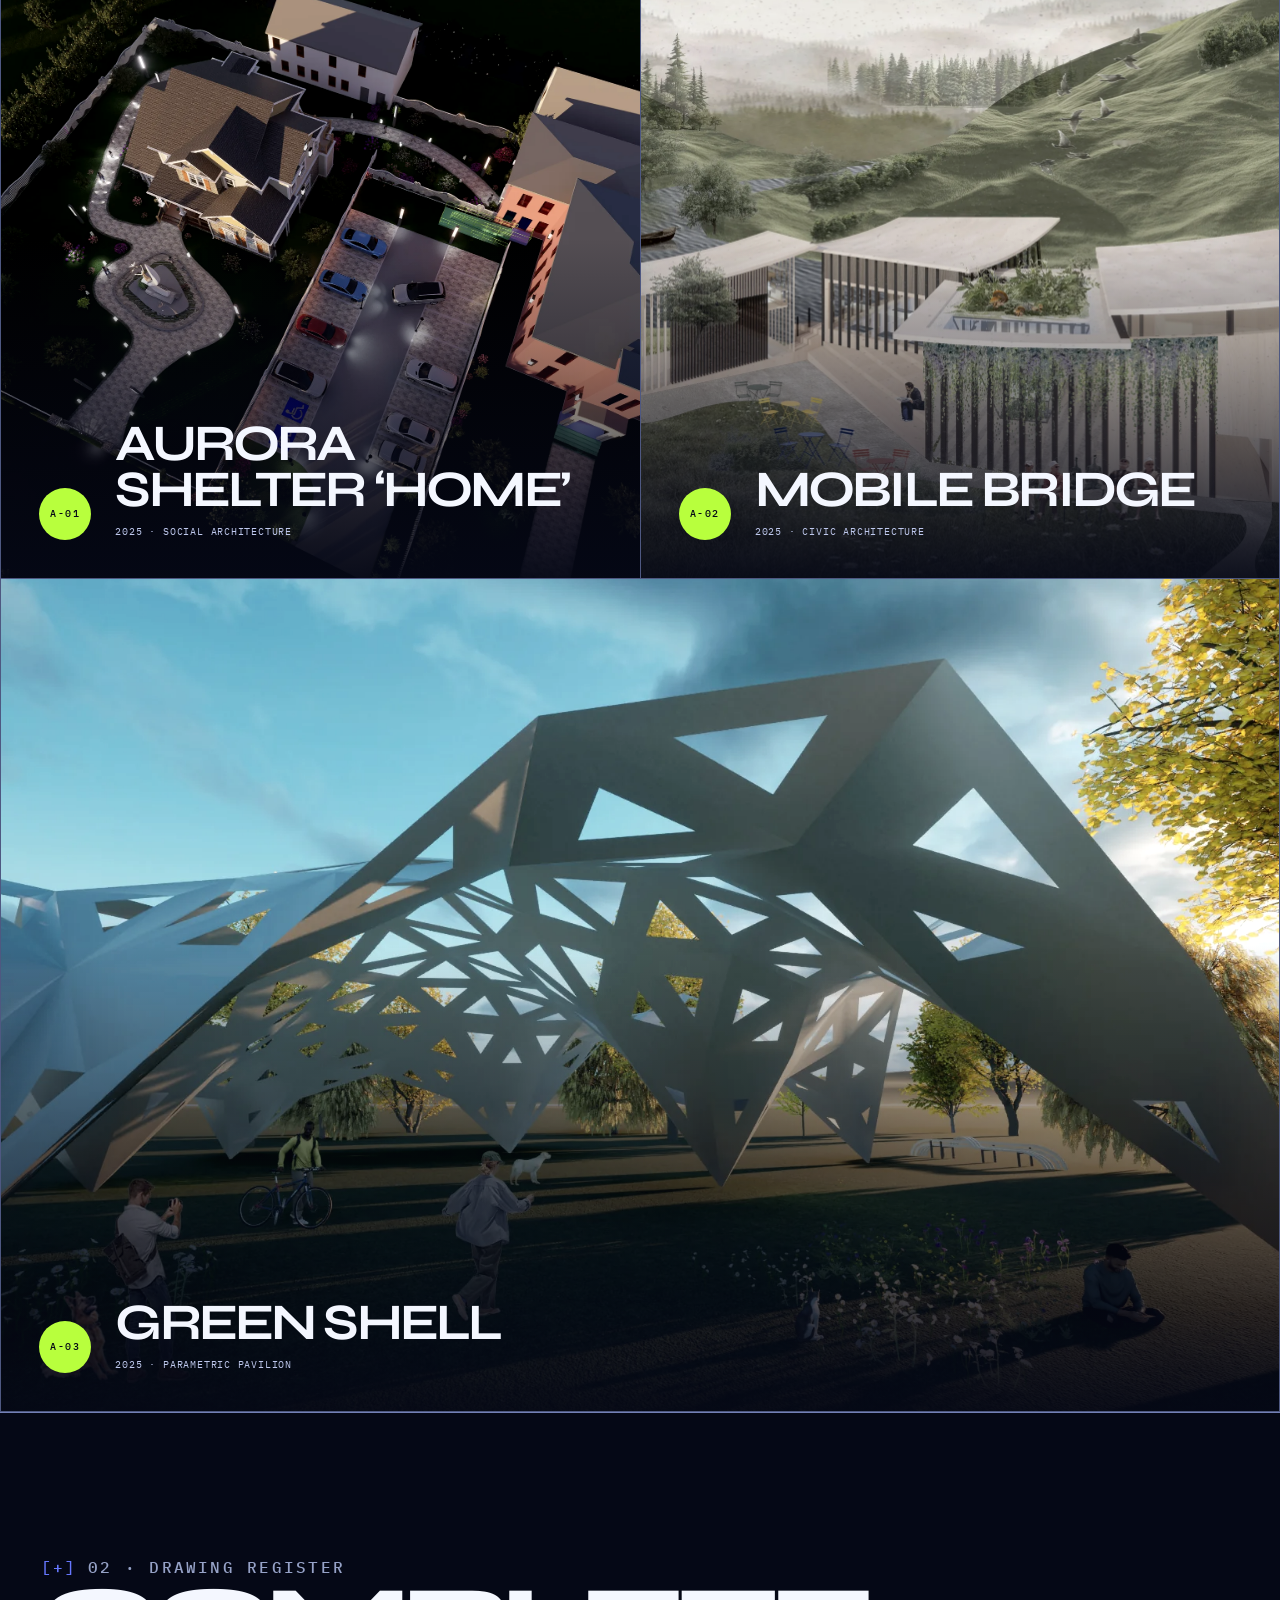
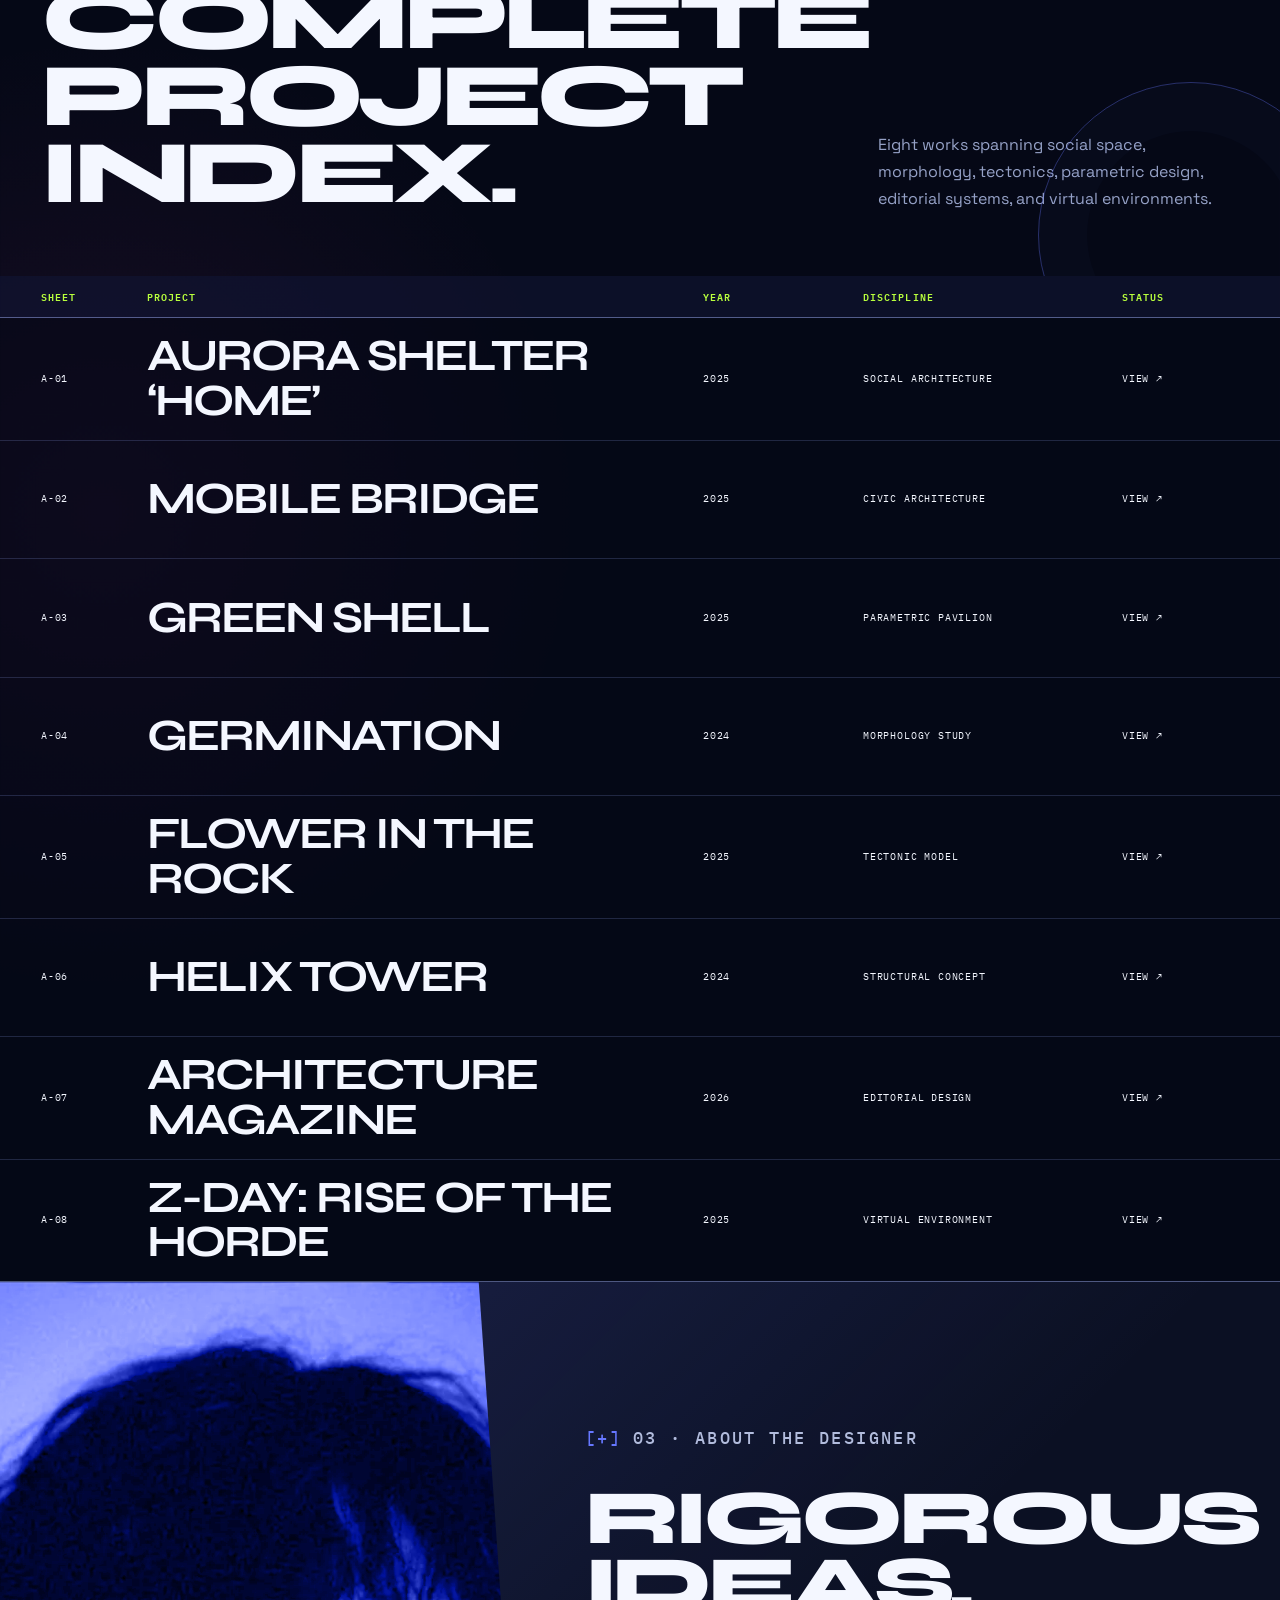
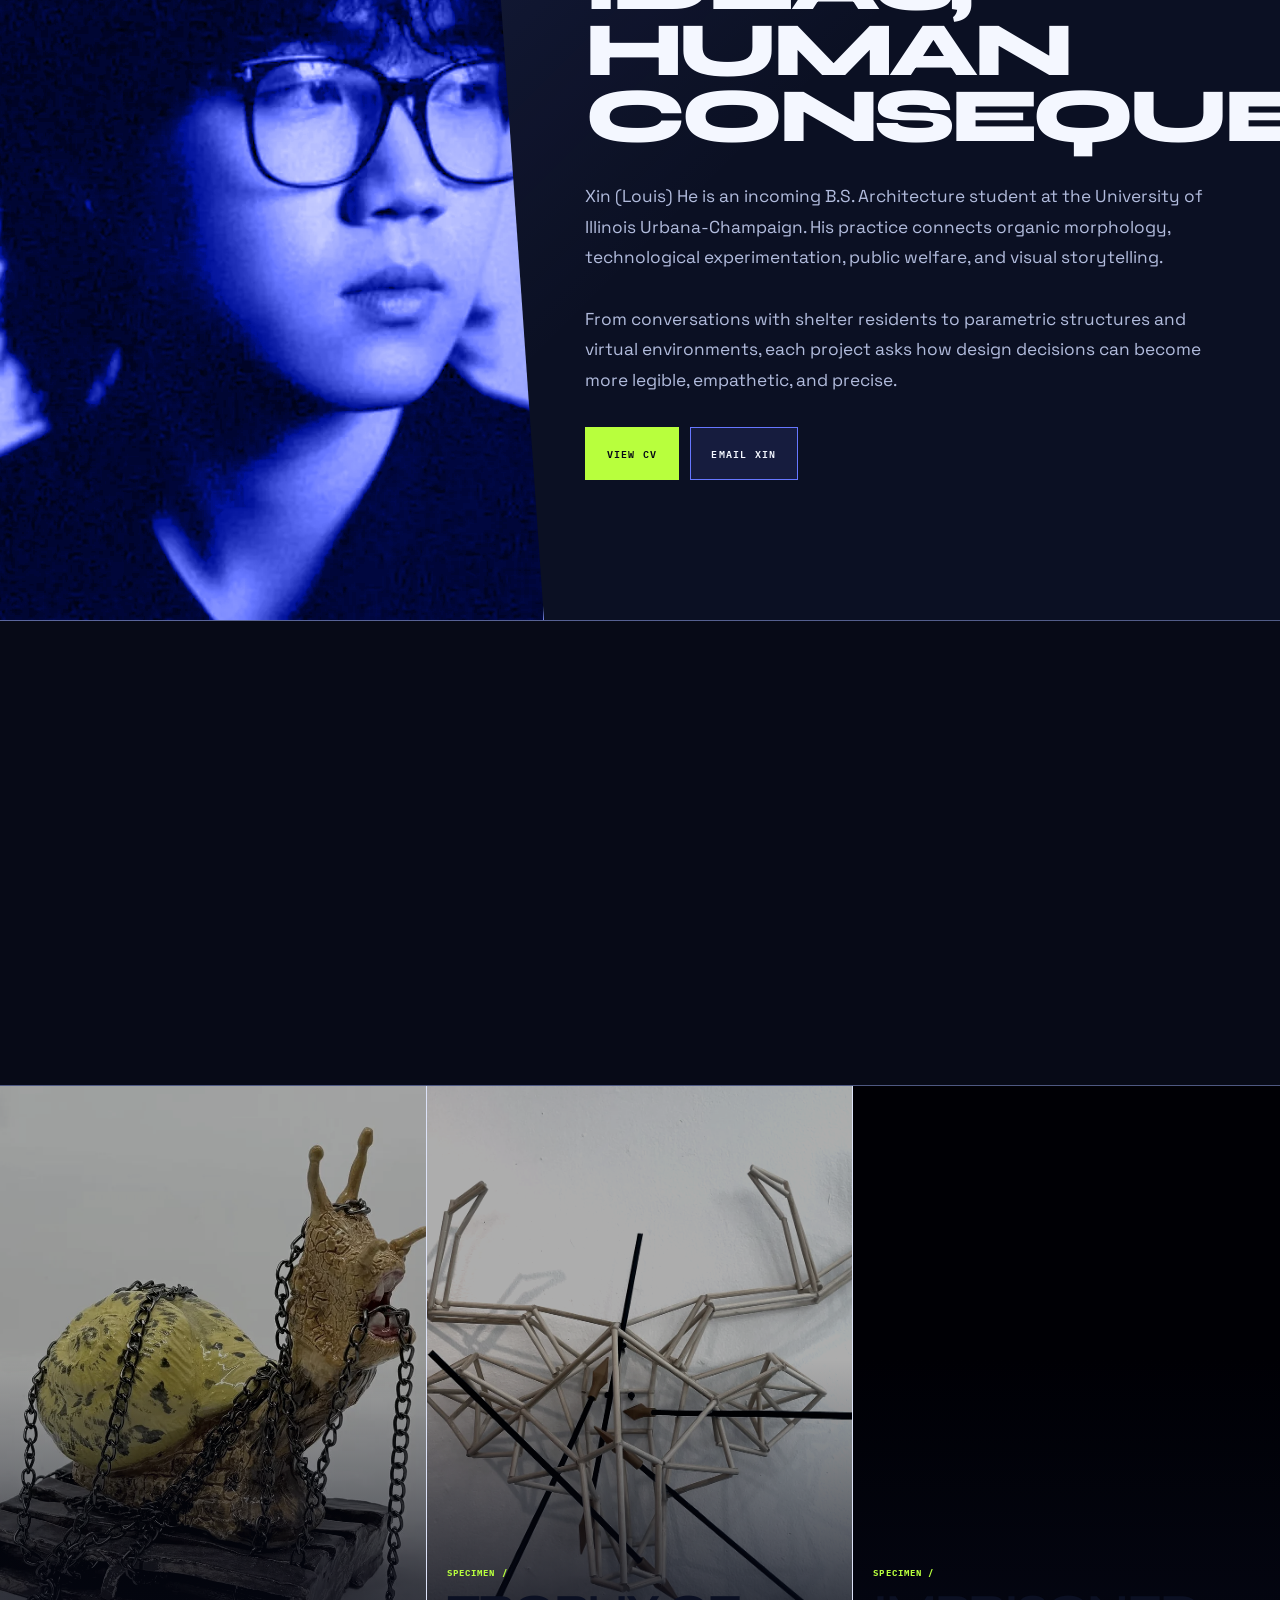
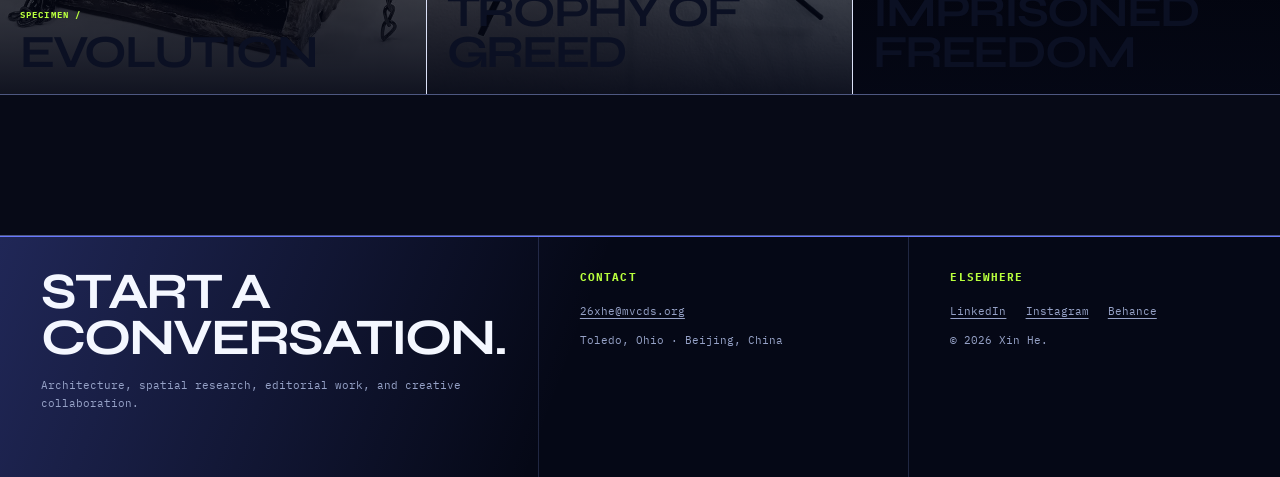
==== commit aa41e831: "Apply nocturnal gallery style across portfolio" ====
--- a/index.html
+++ b/index.html
@@ -3,7 +3,7 @@
 <head>
   <meta charset="utf-8">
   <meta name="viewport" content="width=device-width, initial-scale=1">
-  <meta name="theme-color" content="#171716">
+  <meta name="theme-color" content="#050816">
   <title>Xin He · Architecture + Art</title>
   <meta name="description" content="Selected architecture, spatial research, environmental art, and virtual environments by Xin Louis He.">
   <link rel="canonical" href="https://xin1012-hx.github.io/my-website-v2/">
@@ -12,11 +12,12 @@
   <link rel="preconnect" href="https://fonts.googleapis.com">
   <link rel="preconnect" href="https://fonts.gstatic.com" crossorigin>
   <link rel="stylesheet" href="assets/css/site.css">
+  <link rel="stylesheet" href="assets/css/night.css">
   <meta property="og:type" content="website">
   <meta property="og:title" content="Xin He · Architecture + Art">
   <meta property="og:description" content="Selected architecture, spatial research, environmental art, and virtual environments by Xin Louis He.">
   <meta property="og:url" content="https://xin1012-hx.github.io/my-website-v2/">
-  <meta property="og:image" content="https://xin1012-hx.github.io/my-website-v2/assets/images/og.png">
+  <meta property="og:image" content="https://xin1012-hx.github.io/my-website-v2/assets/images/og-night.png">
   <meta name="twitter:card" content="summary_large_image">
   <script type="application/ld+json">{"@context": "https://schema.org", "@type": "Person", "name": "Xin (Louis) He", "url": "https://xin1012-hx.github.io/my-website-v2/", "jobTitle": "Architecture student and designer", "sameAs": ["https://www.linkedin.com/in/xin-he-a198a2350/", "https://www.behance.net/xinhe53"]}</script>
   <script defer src="assets/js/site.js"></script>
--- a/assets/css/night.css
+++ b/assets/css/night.css
@@ -0,0 +1,1384 @@
+@import url('https://fonts.googleapis.com/css2?family=IBM+Plex+Mono:wght@400;500;600&family=Space+Grotesk:wght@400;500;600;700&family=Syne:wght@600;700;800&display=swap');
+
+:root {
+  --paper: #050816;
+  --surface: #0b1023;
+  --ink: #f4f7ff;
+  --muted: #96a2c7;
+  --line: rgba(133, 151, 224, 0.22);
+  --line-strong: rgba(151, 168, 235, 0.5);
+  --accent: #b8ff3d;
+  --accent-soft: rgba(184, 255, 61, 0.14);
+  --signal: #6677ff;
+  --signal-hot: #ff4fd8;
+  --serif: 'Syne', Arial, sans-serif;
+  --sans: 'Space Grotesk', Arial, sans-serif;
+  --mono: 'IBM Plex Mono', Consolas, monospace;
+  --gutter: clamp(1rem, 3.2vw, 3.75rem);
+  --section-space: clamp(5rem, 11vw, 10rem);
+  --header-height: 4.75rem;
+}
+
+html {
+  color-scheme: dark;
+  background: var(--paper);
+}
+
+body {
+  position: relative;
+  color: var(--ink);
+  background:
+    radial-gradient(circle at 82% 14%, rgba(102, 119, 255, 0.18), transparent 28rem),
+    radial-gradient(circle at 8% 54%, rgba(255, 79, 216, 0.08), transparent 30rem),
+    var(--paper);
+  font-family: var(--sans);
+}
+
+body::before {
+  position: fixed;
+  inset: 0;
+  z-index: -1;
+  pointer-events: none;
+  content: '';
+  background-image:
+    linear-gradient(rgba(118, 137, 218, 0.055) 1px, transparent 1px),
+    linear-gradient(90deg, rgba(118, 137, 218, 0.055) 1px, transparent 1px);
+  background-size: 4rem 4rem;
+  mask-image: linear-gradient(to bottom, #000, transparent 78%);
+}
+
+img {
+  background: #080c1a;
+}
+
+a {
+  text-underline-offset: 0.3em;
+}
+
+:focus-visible {
+  outline: 2px solid var(--accent);
+  outline-offset: 5px;
+}
+
+::selection {
+  color: #050816;
+  background: var(--accent);
+}
+
+.skip-link {
+  color: #050816;
+  background: var(--accent);
+  border: 1px solid #050816;
+  font-family: var(--mono);
+  font-size: 0.72rem;
+  letter-spacing: 0.08em;
+  text-transform: uppercase;
+}
+
+.site-shell {
+  width: 100%;
+  max-width: none;
+  margin: 0;
+  overflow: clip;
+  background: transparent;
+  border: 0;
+}
+
+.site-header {
+  min-height: var(--header-height);
+  padding: 0.65rem var(--gutter);
+  color: var(--ink);
+  background: rgba(5, 8, 22, 0.8);
+  border-bottom: 1px solid var(--line);
+  backdrop-filter: blur(22px) saturate(135%);
+}
+
+.site-header::after {
+  position: absolute;
+  right: var(--gutter);
+  bottom: -1px;
+  left: var(--gutter);
+  height: 1px;
+  content: '';
+  background: linear-gradient(90deg, var(--signal), transparent 42%, var(--accent));
+  opacity: 0.75;
+}
+
+.site-brand {
+  gap: 0.8rem;
+}
+
+.site-brand img {
+  width: 2.6rem;
+  height: 2.6rem;
+  filter: invert(1) hue-rotate(180deg) brightness(1.35);
+}
+
+.brand-lockup {
+  gap: 0.12rem;
+}
+
+.brand-name {
+  font-family: var(--serif);
+  font-size: 1.18rem;
+  font-weight: 800;
+  letter-spacing: -0.03em;
+  text-transform: uppercase;
+}
+
+.brand-discipline {
+  color: var(--accent);
+  font-family: var(--mono);
+  font-size: 0.54rem;
+  font-weight: 500;
+  letter-spacing: 0.16em;
+}
+
+.site-nav {
+  gap: clamp(1.2rem, 3vw, 3.4rem);
+}
+
+.site-nav a {
+  color: var(--muted);
+  font-family: var(--mono);
+  font-size: 0.64rem;
+  font-weight: 500;
+  letter-spacing: 0.12em;
+}
+
+.site-nav a::before {
+  margin-right: 0.5rem;
+  color: var(--signal);
+  content: '//';
+}
+
+.site-nav a::after {
+  height: 2px;
+  bottom: -0.5rem;
+  background: var(--accent);
+  box-shadow: 0 0 12px rgba(184, 255, 61, 0.8);
+}
+
+.site-nav a:hover,
+.site-nav a[aria-current='page'] {
+  color: var(--ink);
+}
+
+.menu-toggle {
+  color: var(--ink);
+  background: rgba(102, 119, 255, 0.12);
+  border-color: var(--signal);
+}
+
+.menu-toggle span,
+.menu-toggle::before,
+.menu-toggle::after {
+  height: 2px;
+}
+
+.eyebrow,
+.section-kicker,
+.project-number {
+  width: fit-content;
+  color: var(--accent);
+  font-family: var(--mono);
+  font-size: 0.65rem;
+  font-weight: 500;
+  letter-spacing: 0.14em;
+}
+
+.eyebrow::before,
+.section-kicker::before {
+  margin-right: 0.65rem;
+  color: var(--signal);
+  content: '[+]';
+}
+
+.hero {
+  position: relative;
+  display: block;
+  min-height: calc(100svh - var(--header-height));
+  overflow: hidden;
+  isolation: isolate;
+  border-bottom: 1px solid var(--line-strong);
+}
+
+.hero::before {
+  position: absolute;
+  inset: 0;
+  z-index: 1;
+  pointer-events: none;
+  content: '';
+  background:
+    linear-gradient(90deg, rgba(5, 8, 22, 0.96) 0%, rgba(5, 8, 22, 0.74) 44%, rgba(5, 8, 22, 0.14) 77%),
+    linear-gradient(0deg, rgba(5, 8, 22, 0.92), transparent 42%);
+}
+
+.hero::after {
+  position: absolute;
+  top: 2.4rem;
+  right: var(--gutter);
+  z-index: 3;
+  width: min(26vw, 23rem);
+  aspect-ratio: 1;
+  pointer-events: none;
+  content: '';
+  border: 1px solid rgba(184, 255, 61, 0.38);
+  background:
+    linear-gradient(90deg, transparent 49.5%, rgba(184, 255, 61, 0.32) 50%, transparent 50.5%),
+    linear-gradient(transparent 49.5%, rgba(184, 255, 61, 0.32) 50%, transparent 50.5%);
+  transform: rotate(8deg);
+  opacity: 0.65;
+}
+
+.hero-copy {
+  position: relative;
+  z-index: 2;
+  display: grid;
+  grid-template-columns: minmax(0, 1.3fr) minmax(18rem, 0.55fr);
+  gap: clamp(3rem, 9vw, 10rem);
+  align-items: end;
+  min-height: calc(100svh - var(--header-height));
+  padding: clamp(5rem, 11vw, 9rem) var(--gutter) clamp(2rem, 5vw, 4rem);
+  border: 0;
+}
+
+.hero h1 {
+  max-width: 9ch;
+  margin-top: clamp(2rem, 10vh, 7rem);
+  font-family: var(--serif);
+  font-size: clamp(4.25rem, 10.5vw, 10.8rem);
+  font-weight: 800;
+  line-height: 0.78;
+  letter-spacing: -0.075em;
+  text-transform: uppercase;
+  text-wrap: balance;
+}
+
+.hero h1 em {
+  color: var(--accent);
+  font-style: normal;
+  font-weight: inherit;
+  text-shadow: 0 0 32px rgba(184, 255, 61, 0.26);
+}
+
+.hero-summary {
+  max-width: 27rem;
+  padding-top: 1rem;
+  border-top: 1px solid var(--accent);
+}
+
+.hero-summary p {
+  color: #cad2ef;
+  font-size: clamp(0.95rem, 1.25vw, 1.12rem);
+  line-height: 1.65;
+}
+
+.hero-visual {
+  position: absolute;
+  inset: 0;
+  z-index: 0;
+  min-height: 0;
+  background: #050816;
+}
+
+.hero-visual img {
+  width: 100%;
+  height: 100%;
+  object-fit: cover;
+  object-position: center;
+  filter: saturate(0.65) contrast(1.15) brightness(0.72) hue-rotate(7deg);
+  transform: scale(1.025);
+  transition: transform 1.2s cubic-bezier(0.16, 1, 0.3, 1), filter 500ms ease;
+}
+
+.hero-visual:hover img {
+  filter: saturate(0.9) contrast(1.12) brightness(0.78);
+  transform: scale(1.055);
+}
+
+.hero-caption {
+  right: var(--gutter);
+  bottom: 1.3rem;
+  left: auto;
+  z-index: 4;
+  width: min(31rem, calc(100% - 2rem));
+  color: var(--ink);
+  background: rgba(11, 16, 35, 0.74);
+  border: 1px solid var(--line-strong);
+  font-family: var(--mono);
+  font-size: 0.58rem;
+  backdrop-filter: blur(18px);
+}
+
+.text-link {
+  gap: 0.65rem;
+  color: var(--ink);
+  font-family: var(--mono);
+  font-size: 0.65rem;
+  font-weight: 500;
+  letter-spacing: 0.1em;
+}
+
+.text-link::before {
+  color: var(--accent);
+  content: '[ENTER]';
+}
+
+.text-link::after {
+  color: var(--signal);
+  content: '↗';
+}
+
+.section-heading {
+  position: relative;
+  grid-template-columns: minmax(0, 1.2fr) minmax(18rem, 0.6fr);
+  gap: clamp(2rem, 9vw, 10rem);
+  padding: var(--section-space) var(--gutter) clamp(2.5rem, 5vw, 5rem);
+  overflow: hidden;
+}
+
+.section-heading::after {
+  position: absolute;
+  right: -4rem;
+  bottom: -7rem;
+  width: 19rem;
+  height: 19rem;
+  content: '';
+  border: 1px solid rgba(102, 119, 255, 0.36);
+  border-radius: 50%;
+  box-shadow: inset 0 0 0 3rem rgba(102, 119, 255, 0.025);
+}
+
+.section-heading h2 {
+  max-width: 12ch;
+  font-family: var(--serif);
+  font-size: clamp(3.4rem, 7vw, 7.8rem);
+  font-weight: 800;
+  line-height: 0.86;
+  letter-spacing: -0.06em;
+  text-transform: uppercase;
+}
+
+.section-heading p {
+  color: var(--muted);
+  font-size: clamp(0.95rem, 1.25vw, 1.1rem);
+  line-height: 1.7;
+}
+
+.featured-grid {
+  grid-template-columns: repeat(12, minmax(0, 1fr));
+  gap: 1px;
+  padding: 1px;
+  background: var(--line-strong);
+  border-color: var(--line-strong);
+}
+
+.project-card {
+  position: relative;
+  grid-column: span 6;
+  min-height: 38rem;
+  overflow: hidden;
+  background: #080c1b;
+  border: 0;
+  isolation: isolate;
+}
+
+.project-card:nth-child(3) {
+  grid-column: 1 / -1;
+  min-height: 52rem;
+}
+
+.project-card::after {
+  position: absolute;
+  inset: 0;
+  z-index: 1;
+  pointer-events: none;
+  content: '';
+  background: linear-gradient(180deg, transparent 44%, rgba(5, 8, 22, 0.94) 100%);
+}
+
+.project-card-media {
+  position: absolute;
+  inset: 0;
+  z-index: 0;
+  aspect-ratio: auto;
+  background: #080c1b;
+}
+
+.project-card-media img {
+  width: 100%;
+  height: 100%;
+  filter: saturate(0.72) contrast(1.08);
+  transform: scale(1.015);
+  transition: transform 800ms cubic-bezier(0.16, 1, 0.3, 1), filter 300ms ease;
+}
+
+.project-card:hover .project-card-media img {
+  filter: saturate(1) contrast(1.05);
+  transform: scale(1.065);
+}
+
+.project-card-copy {
+  position: absolute;
+  right: 0;
+  bottom: 0;
+  left: 0;
+  z-index: 2;
+  grid-template-columns: auto 1fr;
+  gap: 1.5rem;
+  align-items: end;
+  padding: clamp(1.3rem, 3vw, 2.6rem);
+}
+
+.project-number {
+  display: inline-grid;
+  place-items: center;
+  min-width: 3.25rem;
+  min-height: 3.25rem;
+  color: #050816;
+  background: var(--accent);
+  border-radius: 50%;
+}
+
+.project-card h3 {
+  color: var(--ink);
+  font-family: var(--serif);
+  font-size: clamp(2.2rem, 4vw, 4.8rem);
+  font-weight: 700;
+  line-height: 0.9;
+  letter-spacing: -0.055em;
+  text-transform: uppercase;
+}
+
+.project-card-meta {
+  margin-top: 0.65rem;
+  color: #bec8ed;
+  font-family: var(--mono);
+  font-size: 0.62rem;
+}
+
+.drawing-index {
+  background: rgba(5, 8, 22, 0.55);
+  border-color: var(--line-strong);
+}
+
+.drawing-index-head,
+.drawing-row {
+  grid-template-columns: 0.5fr 3fr 0.8fr 1.35fr 0.65fr;
+}
+
+.drawing-index-head {
+  color: var(--accent);
+  background: rgba(102, 119, 255, 0.08);
+  border-color: var(--line-strong);
+  font-family: var(--mono);
+}
+
+.drawing-row {
+  min-height: 7.4rem;
+  color: var(--ink);
+  border-color: var(--line);
+}
+
+.drawing-row::before {
+  position: absolute;
+  top: 0;
+  bottom: 0;
+  left: 0;
+  width: 0;
+  content: '';
+  background: var(--accent);
+  transition: width 260ms cubic-bezier(0.16, 1, 0.3, 1);
+}
+
+.drawing-row:hover {
+  color: #050816;
+  background: var(--accent);
+}
+
+.drawing-row:hover::before {
+  width: 0.55rem;
+}
+
+.drawing-title {
+  font-family: var(--serif);
+  font-size: clamp(1.8rem, 3.5vw, 4rem);
+  font-weight: 700;
+  letter-spacing: -0.045em;
+  text-transform: uppercase;
+}
+
+.drawing-meta,
+.drawing-code {
+  font-family: var(--mono);
+  font-size: 0.64rem;
+}
+
+.drawing-preview {
+  right: clamp(2rem, 12vw, 13rem);
+  z-index: 2;
+  width: clamp(11rem, 22vw, 24rem);
+  border: 1px solid #050816;
+  box-shadow: 0 1.5rem 4rem rgba(5, 8, 22, 0.34);
+  transform: translateY(-42%) rotate(4deg) scale(0.92);
+}
+
+.drawing-row:hover .drawing-preview {
+  opacity: 0.88;
+  transform: translateY(-50%) rotate(-2deg) scale(1);
+}
+
+.about-grid {
+  grid-template-columns: minmax(18rem, 0.85fr) minmax(0, 1.15fr);
+  background:
+    linear-gradient(135deg, rgba(102, 119, 255, 0.2), transparent 55%),
+    var(--surface);
+  border-color: var(--line-strong);
+}
+
+.about-portrait {
+  min-height: 48rem;
+  background: var(--signal);
+  border-color: var(--line-strong);
+  clip-path: polygon(0 0, 88% 0, 100% 100%, 0 100%);
+}
+
+.about-portrait img {
+  filter: grayscale(1) contrast(1.16) brightness(0.9);
+  mix-blend-mode: luminosity;
+}
+
+.about-copy {
+  padding: var(--section-space) var(--gutter);
+}
+
+.about-title {
+  max-width: 11ch;
+  font-family: var(--serif);
+  font-size: clamp(3.5rem, 6vw, 7rem);
+  font-weight: 800;
+  line-height: 0.86;
+  letter-spacing: -0.06em;
+  text-transform: uppercase;
+}
+
+.about-copy p {
+  color: #b2bcdd;
+  line-height: 1.75;
+}
+
+.about-actions {
+  gap: 0.65rem;
+}
+
+.button {
+  min-height: 3.3rem;
+  padding: 0.85rem 1.3rem;
+  color: #050816;
+  background: var(--accent);
+  border: 1px solid var(--accent);
+  font-family: var(--mono);
+  font-size: 0.64rem;
+  box-shadow: 0 0 0 rgba(184, 255, 61, 0);
+}
+
+.button:hover {
+  color: var(--accent);
+  background: transparent;
+  box-shadow: 0 0 28px rgba(184, 255, 61, 0.14);
+}
+
+.button.secondary {
+  color: var(--ink);
+  background: rgba(102, 119, 255, 0.12);
+  border-color: var(--signal);
+}
+
+.button.secondary:hover {
+  color: #fff;
+  background: var(--signal);
+  border-color: var(--signal);
+}
+
+.art-teaser {
+  background: #070a17;
+  border-color: var(--line-strong);
+}
+
+.art-strip {
+  gap: 0;
+  background: var(--paper);
+  border-color: var(--line-strong);
+}
+
+.art-tile {
+  min-height: 38rem;
+  border-right: 1px solid var(--line);
+}
+
+.art-tile:last-child {
+  border-right: 0;
+}
+
+.art-tile img {
+  filter: saturate(0.55) contrast(1.12) brightness(0.68);
+}
+
+.art-tile:hover img {
+  filter: saturate(1.05) contrast(1.05) brightness(0.8);
+}
+
+.art-tile::after {
+  position: absolute;
+  inset: 0;
+  content: '';
+  background: linear-gradient(0deg, rgba(5, 8, 22, 0.92), transparent 55%);
+}
+
+.art-tile span {
+  z-index: 1;
+  font-family: var(--serif);
+  font-size: clamp(2rem, 3.6vw, 4rem);
+  font-weight: 700;
+  line-height: 0.9;
+  letter-spacing: -0.05em;
+  text-transform: uppercase;
+}
+
+.art-tile span::before {
+  display: block;
+  margin-bottom: 0.8rem;
+  color: var(--accent);
+  font-family: var(--mono);
+  font-size: 0.58rem;
+  letter-spacing: 0.12em;
+  content: 'SPECIMEN /';
+}
+
+.site-footer {
+  color: var(--ink);
+  background:
+    linear-gradient(110deg, rgba(102, 119, 255, 0.28), transparent 45%),
+    #050816;
+  border-top: 1px solid var(--signal);
+}
+
+.footer-block {
+  min-height: 15rem;
+  border-color: var(--line);
+}
+
+.footer-block h2,
+.footer-block h3 {
+  font-family: var(--serif);
+  font-weight: 700;
+  letter-spacing: -0.04em;
+  text-transform: uppercase;
+}
+
+.footer-block h2 {
+  max-width: 12ch;
+  font-size: clamp(2.2rem, 4vw, 4rem);
+  line-height: 0.9;
+}
+
+.footer-block h3 {
+  color: var(--accent);
+  font-family: var(--mono);
+  font-size: 0.7rem;
+  letter-spacing: 0.1em;
+}
+
+.footer-block p,
+.footer-block a {
+  color: var(--muted);
+  font-family: var(--mono);
+  font-size: 0.7rem;
+}
+
+.footer-block a:hover {
+  color: var(--accent);
+}
+
+.project-hero {
+  position: relative;
+  display: block;
+  min-height: calc(100svh - var(--header-height));
+  overflow: hidden;
+  isolation: isolate;
+  border-color: var(--line-strong);
+}
+
+.project-hero::after {
+  position: absolute;
+  inset: 0;
+  z-index: 1;
+  pointer-events: none;
+  content: '';
+  background:
+    linear-gradient(90deg, rgba(5, 8, 22, 0.96), rgba(5, 8, 22, 0.56) 55%, rgba(5, 8, 22, 0.08)),
+    linear-gradient(0deg, rgba(5, 8, 22, 0.88), transparent 50%);
+}
+
+.project-hero-copy {
+  position: relative;
+  z-index: 2;
+  min-height: calc(100svh - var(--header-height));
+  width: min(64rem, 72%);
+  padding: clamp(5rem, 12vw, 10rem) var(--gutter) 2.5rem;
+  border: 0;
+}
+
+.project-hero h1 {
+  max-width: 11ch;
+  font-family: var(--serif);
+  font-size: clamp(4rem, 9vw, 10rem);
+  font-weight: 800;
+  line-height: 0.79;
+  letter-spacing: -0.07em;
+  text-transform: uppercase;
+}
+
+.project-deck {
+  max-width: 35rem;
+  color: #c0c9e8;
+  line-height: 1.65;
+}
+
+.project-hero-media {
+  position: absolute;
+  inset: 0;
+  z-index: 0;
+  min-height: 0;
+  background: var(--paper);
+}
+
+.project-hero-media img {
+  filter: saturate(0.68) contrast(1.12) brightness(0.7);
+}
+
+.project-facts {
+  grid-template-columns: repeat(4, minmax(0, 1fr));
+  background: #070a18;
+  border-color: var(--line-strong);
+}
+
+.project-fact {
+  min-height: 8.5rem;
+  border-color: var(--line);
+}
+
+.project-fact dt {
+  color: var(--accent);
+  font-family: var(--mono);
+}
+
+.project-fact dd {
+  color: var(--ink);
+  font-family: var(--serif);
+  font-size: clamp(1.25rem, 2vw, 1.8rem);
+  font-weight: 600;
+  letter-spacing: -0.035em;
+}
+
+.project-story {
+  grid-template-columns: minmax(16rem, 0.6fr) minmax(0, 1.4fr);
+  background:
+    radial-gradient(circle at 0 0, rgba(102, 119, 255, 0.14), transparent 34rem),
+    var(--paper);
+  border-color: var(--line-strong);
+}
+
+.project-story h2 {
+  color: var(--ink);
+  font-family: var(--serif);
+  font-size: clamp(3rem, 5.5vw, 6.5rem);
+  font-weight: 800;
+  line-height: 0.84;
+  letter-spacing: -0.065em;
+  text-transform: uppercase;
+}
+
+.project-story h2::before {
+  display: block;
+  margin-bottom: 1.2rem;
+  color: var(--accent);
+  font-family: var(--mono);
+  font-size: 0.62rem;
+  letter-spacing: 0.1em;
+  content: 'PROJECT / NARRATIVE';
+}
+
+.story-copy {
+  padding-left: clamp(0rem, 4vw, 4rem);
+  border-left: 1px solid var(--line);
+}
+
+.story-copy p {
+  color: #b4bedf;
+  font-size: clamp(1rem, 1.35vw, 1.17rem);
+}
+
+.project-gallery {
+  gap: 0;
+  padding: clamp(0.5rem, 1vw, 1rem);
+  background: #03050d;
+  border-color: var(--line-strong);
+}
+
+.gallery-figure,
+.project-video {
+  padding: clamp(0.6rem, 1.4vw, 1.35rem);
+  background: #080c1b;
+  border: 1px solid var(--line);
+}
+
+.gallery-button {
+  background: #02040a;
+}
+
+.gallery-button img {
+  filter: saturate(0.85);
+}
+
+.gallery-button:hover img {
+  transform: scale(1.018);
+  filter: saturate(1.05);
+}
+
+.gallery-figure figcaption,
+.project-video figcaption {
+  color: var(--muted);
+  font-family: var(--mono);
+  font-size: 0.6rem;
+}
+
+.gallery-figure figcaption::before,
+.project-video figcaption::before {
+  color: var(--accent);
+  content: '[VIEW]';
+}
+
+.next-project {
+  min-height: 15rem;
+  color: var(--ink);
+  background:
+    linear-gradient(90deg, rgba(102, 119, 255, 0.18), transparent),
+    var(--surface);
+}
+
+.next-project:hover {
+  color: #050816;
+  background: var(--accent);
+}
+
+.next-project strong {
+  font-family: var(--serif);
+  font-size: clamp(2.4rem, 6vw, 7rem);
+  font-weight: 800;
+  line-height: 0.82;
+  letter-spacing: -0.06em;
+  text-transform: uppercase;
+}
+
+.next-project span {
+  font-family: var(--mono);
+}
+
+.lightbox {
+  color: var(--ink);
+  background: #02040a;
+  border-color: var(--signal);
+}
+
+.lightbox::backdrop {
+  background: rgba(2, 4, 10, 0.94);
+}
+
+.lightbox-toolbar,
+.lightbox-caption {
+  border-color: var(--line);
+}
+
+.lightbox-title,
+.lightbox-caption,
+.lightbox-close {
+  font-family: var(--mono);
+}
+
+.lightbox-title {
+  color: var(--accent);
+}
+
+.lightbox-close {
+  color: var(--ink);
+  border-color: var(--signal);
+}
+
+.art-hero {
+  position: relative;
+  grid-template-columns: minmax(0, 1.1fr) minmax(20rem, 0.6fr);
+  min-height: 75svh;
+  overflow: hidden;
+  background:
+    radial-gradient(circle at 70% 30%, rgba(255, 79, 216, 0.18), transparent 22rem),
+    radial-gradient(circle at 18% 74%, rgba(102, 119, 255, 0.28), transparent 30rem),
+    var(--paper);
+  border-color: var(--line-strong);
+}
+
+.art-hero::after {
+  position: absolute;
+  top: -8rem;
+  right: -8rem;
+  width: 35rem;
+  height: 35rem;
+  content: '';
+  border: 1px solid rgba(184, 255, 61, 0.24);
+  border-radius: 50%;
+  box-shadow:
+    inset 0 0 0 5rem rgba(184, 255, 61, 0.018),
+    inset 0 0 0 10rem rgba(184, 255, 61, 0.018);
+}
+
+.art-hero h1 {
+  max-width: 10ch;
+  font-family: var(--serif);
+  font-size: clamp(4.4rem, 10vw, 11rem);
+  font-weight: 800;
+  line-height: 0.78;
+  letter-spacing: -0.075em;
+  text-transform: uppercase;
+}
+
+.art-hero-copy {
+  position: relative;
+  z-index: 1;
+  padding-top: 1.2rem;
+  border-top: 1px solid var(--accent);
+}
+
+.art-hero-copy p {
+  color: var(--muted);
+}
+
+.art-grid {
+  grid-template-columns: repeat(12, minmax(0, 1fr));
+  gap: 1px;
+  padding: 1px;
+  background: var(--line-strong);
+  border-color: var(--line-strong);
+}
+
+.artwork-card {
+  grid-column: span 4;
+  padding: clamp(1rem, 2vw, 2rem);
+  background: #080c1b;
+}
+
+.artwork-card:nth-child(5n + 1) {
+  grid-column: span 8;
+}
+
+.artwork-card:nth-child(4n) {
+  background:
+    linear-gradient(150deg, rgba(102, 119, 255, 0.14), transparent 60%),
+    #080c1b;
+}
+
+.artwork-card .gallery-button {
+  border: 1px solid var(--line);
+}
+
+.artwork-card h2 {
+  color: var(--ink);
+  font-family: var(--serif);
+  font-size: clamp(1.8rem, 3vw, 3.6rem);
+  font-weight: 700;
+  line-height: 0.9;
+  letter-spacing: -0.05em;
+  text-transform: uppercase;
+}
+
+.artwork-meta {
+  color: var(--accent);
+  font-family: var(--mono);
+  font-size: 0.6rem;
+}
+
+.artwork-description {
+  color: var(--muted);
+  line-height: 1.65;
+}
+
+.not-found {
+  background:
+    radial-gradient(circle, rgba(102, 119, 255, 0.25), transparent 35rem),
+    var(--paper);
+}
+
+.not-found strong {
+  color: transparent;
+  font-family: var(--serif);
+  font-weight: 800;
+  -webkit-text-stroke: 2px var(--signal);
+  text-shadow: 0 0 36px rgba(102, 119, 255, 0.22);
+}
+
+.not-found h1 {
+  color: var(--ink);
+  font-family: var(--serif);
+  font-weight: 800;
+  letter-spacing: -0.06em;
+  text-transform: uppercase;
+}
+
+.not-found p {
+  color: var(--muted);
+}
+
+.reveal-ready [data-reveal] {
+  opacity: 0;
+  transform: translateY(2rem) scale(0.985);
+  transition:
+    opacity 750ms cubic-bezier(0.16, 1, 0.3, 1),
+    transform 750ms cubic-bezier(0.16, 1, 0.3, 1);
+}
+
+.reveal-ready [data-reveal].is-visible {
+  opacity: 1;
+  transform: none;
+}
+
+@media (max-width: 960px) {
+  .hero-copy {
+    grid-template-columns: 1fr;
+    align-content: space-between;
+    gap: 3rem;
+  }
+
+  .hero h1 {
+    max-width: 8.5ch;
+  }
+
+  .hero-summary {
+    max-width: 31rem;
+  }
+
+  .project-card,
+  .project-card:nth-child(3) {
+    grid-column: 1 / -1;
+    min-height: 36rem;
+  }
+
+  .section-heading {
+    grid-template-columns: 1fr;
+  }
+
+  .about-grid {
+    grid-template-columns: 1fr;
+  }
+
+  .about-portrait {
+    min-height: 38rem;
+    clip-path: none;
+    border-right: 0;
+  }
+
+  .project-hero-copy {
+    width: min(100%, 48rem);
+  }
+
+  .project-facts {
+    grid-template-columns: repeat(2, minmax(0, 1fr));
+  }
+
+  .project-story {
+    grid-template-columns: 1fr;
+  }
+
+  .story-copy {
+    padding-top: 2rem;
+    padding-left: 0;
+    border-top: 1px solid var(--line);
+    border-left: 0;
+  }
+
+  .art-hero {
+    grid-template-columns: 1fr;
+    align-content: end;
+  }
+
+  .artwork-card,
+  .artwork-card:nth-child(5n + 1) {
+    grid-column: span 6;
+  }
+}
+
+@media (max-width: 720px) {
+  :root {
+    --header-height: 4.4rem;
+    --gutter: 1rem;
+    --section-space: 4.75rem;
+  }
+
+  body::before {
+    background-size: 2.5rem 2.5rem;
+  }
+
+  .site-header {
+    padding-inline: 1rem;
+  }
+
+  .site-header::after {
+    right: 1rem;
+    left: 1rem;
+  }
+
+  .brand-name {
+    font-size: 1.02rem;
+  }
+
+  .brand-discipline {
+    font-size: 0.48rem;
+  }
+
+  .site-nav {
+    top: var(--header-height);
+    right: 0;
+    left: 0;
+    color: var(--ink);
+    background: rgba(5, 8, 22, 0.98);
+    border: 1px solid var(--signal);
+  }
+
+  .site-nav a {
+    color: var(--ink);
+    border-color: var(--line);
+    font-family: var(--mono);
+  }
+
+  .hero {
+    min-height: calc(100svh - var(--header-height));
+  }
+
+  .hero::before {
+    background:
+      linear-gradient(0deg, rgba(5, 8, 22, 0.96), rgba(5, 8, 22, 0.5) 88%),
+      linear-gradient(90deg, rgba(5, 8, 22, 0.75), transparent);
+  }
+
+  .hero::after {
+    top: 4rem;
+    right: -3rem;
+    width: 12rem;
+  }
+
+  .hero-copy {
+    min-height: calc(100svh - var(--header-height));
+    padding: 4rem 1rem 6rem;
+  }
+
+  .hero h1 {
+    margin-top: 1.5rem;
+    font-size: clamp(3.65rem, 19vw, 6rem);
+  }
+
+  .hero-summary {
+    max-width: 100%;
+  }
+
+  .hero-caption {
+    right: 1rem;
+    bottom: 0.8rem;
+    left: 1rem;
+    width: auto;
+  }
+
+  .section-heading {
+    gap: 1.5rem;
+  }
+
+  .section-heading h2 {
+    font-size: clamp(3.15rem, 15vw, 5.5rem);
+  }
+
+  .project-card,
+  .project-card:nth-child(3) {
+    display: block;
+    min-height: 31rem;
+    border: 0;
+  }
+
+  .project-card-copy {
+    padding: 1.2rem;
+  }
+
+  .project-number {
+    min-width: 2.75rem;
+    min-height: 2.75rem;
+  }
+
+  .project-card h3 {
+    font-size: clamp(2.1rem, 11vw, 3.4rem);
+  }
+
+  .drawing-row {
+    grid-template-columns: auto 1fr;
+    min-height: 7.5rem;
+    padding: 1rem;
+  }
+
+  .drawing-code {
+    grid-row: 1 / 3;
+  }
+
+  .drawing-title {
+    grid-column: 2;
+    font-size: clamp(1.7rem, 9vw, 2.5rem);
+  }
+
+  .drawing-row .drawing-meta:nth-of-type(3) {
+    grid-column: 2;
+    grid-row: 2;
+  }
+
+  .drawing-row .drawing-meta:nth-of-type(n + 4),
+  .drawing-preview {
+    display: none;
+  }
+
+  .about-portrait {
+    min-height: 27rem;
+  }
+
+  .about-title {
+    font-size: clamp(3rem, 14vw, 5rem);
+  }
+
+  .art-strip {
+    grid-template-columns: 1fr;
+  }
+
+  .art-tile {
+    min-height: 28rem;
+    border-right: 0;
+    border-bottom: 1px solid var(--line);
+  }
+
+  .site-footer {
+    grid-template-columns: 1fr;
+  }
+
+  .footer-block {
+    min-height: auto;
+    border-right: 0;
+    border-bottom: 1px solid var(--line);
+  }
+
+  .project-hero {
+    min-height: calc(100svh - var(--header-height));
+  }
+
+  .project-hero::after {
+    background:
+      linear-gradient(0deg, rgba(5, 8, 22, 0.96), rgba(5, 8, 22, 0.48) 90%),
+      linear-gradient(90deg, rgba(5, 8, 22, 0.64), transparent);
+  }
+
+  .project-hero-copy {
+    justify-content: flex-end;
+    gap: 2rem;
+    min-height: calc(100svh - var(--header-height));
+    width: 100%;
+    padding: 5rem 1rem 2rem;
+  }
+
+  .project-hero h1 {
+    font-size: clamp(3.5rem, 18vw, 6.2rem);
+  }
+
+  .project-facts {
+    grid-template-columns: 1fr 1fr;
+  }
+
+  .project-fact {
+    min-height: 7rem;
+    padding: 1rem;
+  }
+
+  .project-story {
+    gap: 2rem;
+    padding: var(--section-space) 1rem;
+  }
+
+  .project-story h2 {
+    font-size: clamp(3rem, 14vw, 5rem);
+  }
+
+  .project-gallery {
+    grid-template-columns: 1fr;
+    padding: 0.4rem;
+  }
+
+  .gallery-figure.wide,
+  .project-video {
+    grid-column: auto;
+  }
+
+  .next-project {
+    grid-template-columns: 1fr auto;
+  }
+
+  .next-project span:first-child {
+    grid-column: 1 / -1;
+  }
+
+  .art-hero {
+    min-height: 78svh;
+    padding: 5rem 1rem 3rem;
+  }
+
+  .art-hero h1 {
+    font-size: clamp(4rem, 18vw, 6.5rem);
+  }
+
+  .art-grid {
+    grid-template-columns: 1fr;
+  }
+
+  .artwork-card,
+  .artwork-card:nth-child(5n + 1) {
+    grid-column: auto;
+  }
+}
+
+@media (prefers-reduced-motion: reduce) {
+  .hero-visual img,
+  .project-card-media img,
+  .drawing-preview,
+  .art-tile img {
+    transform: none !important;
+  }
+}
+
+@media (prefers-contrast: more) {
+  :root {
+    --muted: #d2d8ec;
+    --line: rgba(244, 247, 255, 0.55);
+    --line-strong: #f4f7ff;
+  }
+}
+
+@media print {
+  html,
+  body {
+    color: #000;
+    background: #fff;
+  }
+
+  body::before {
+    display: none;
+  }
+}
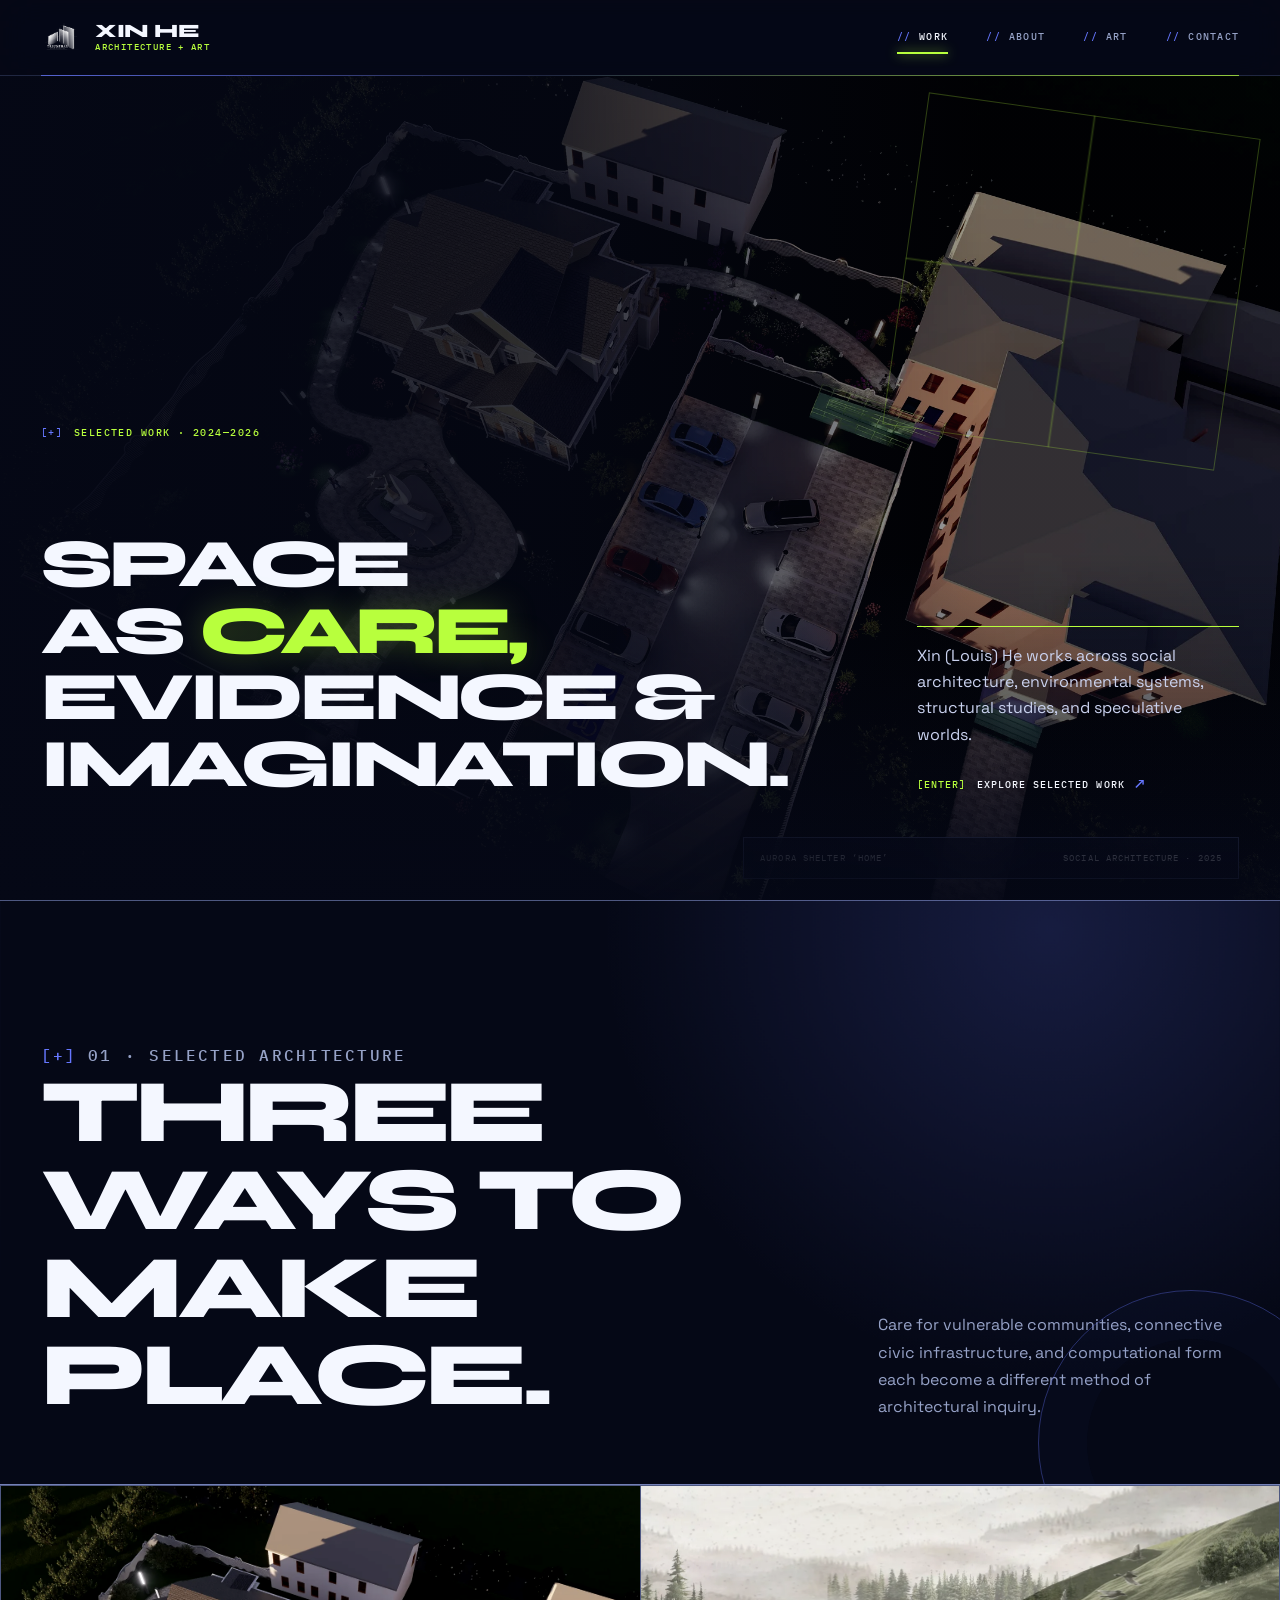
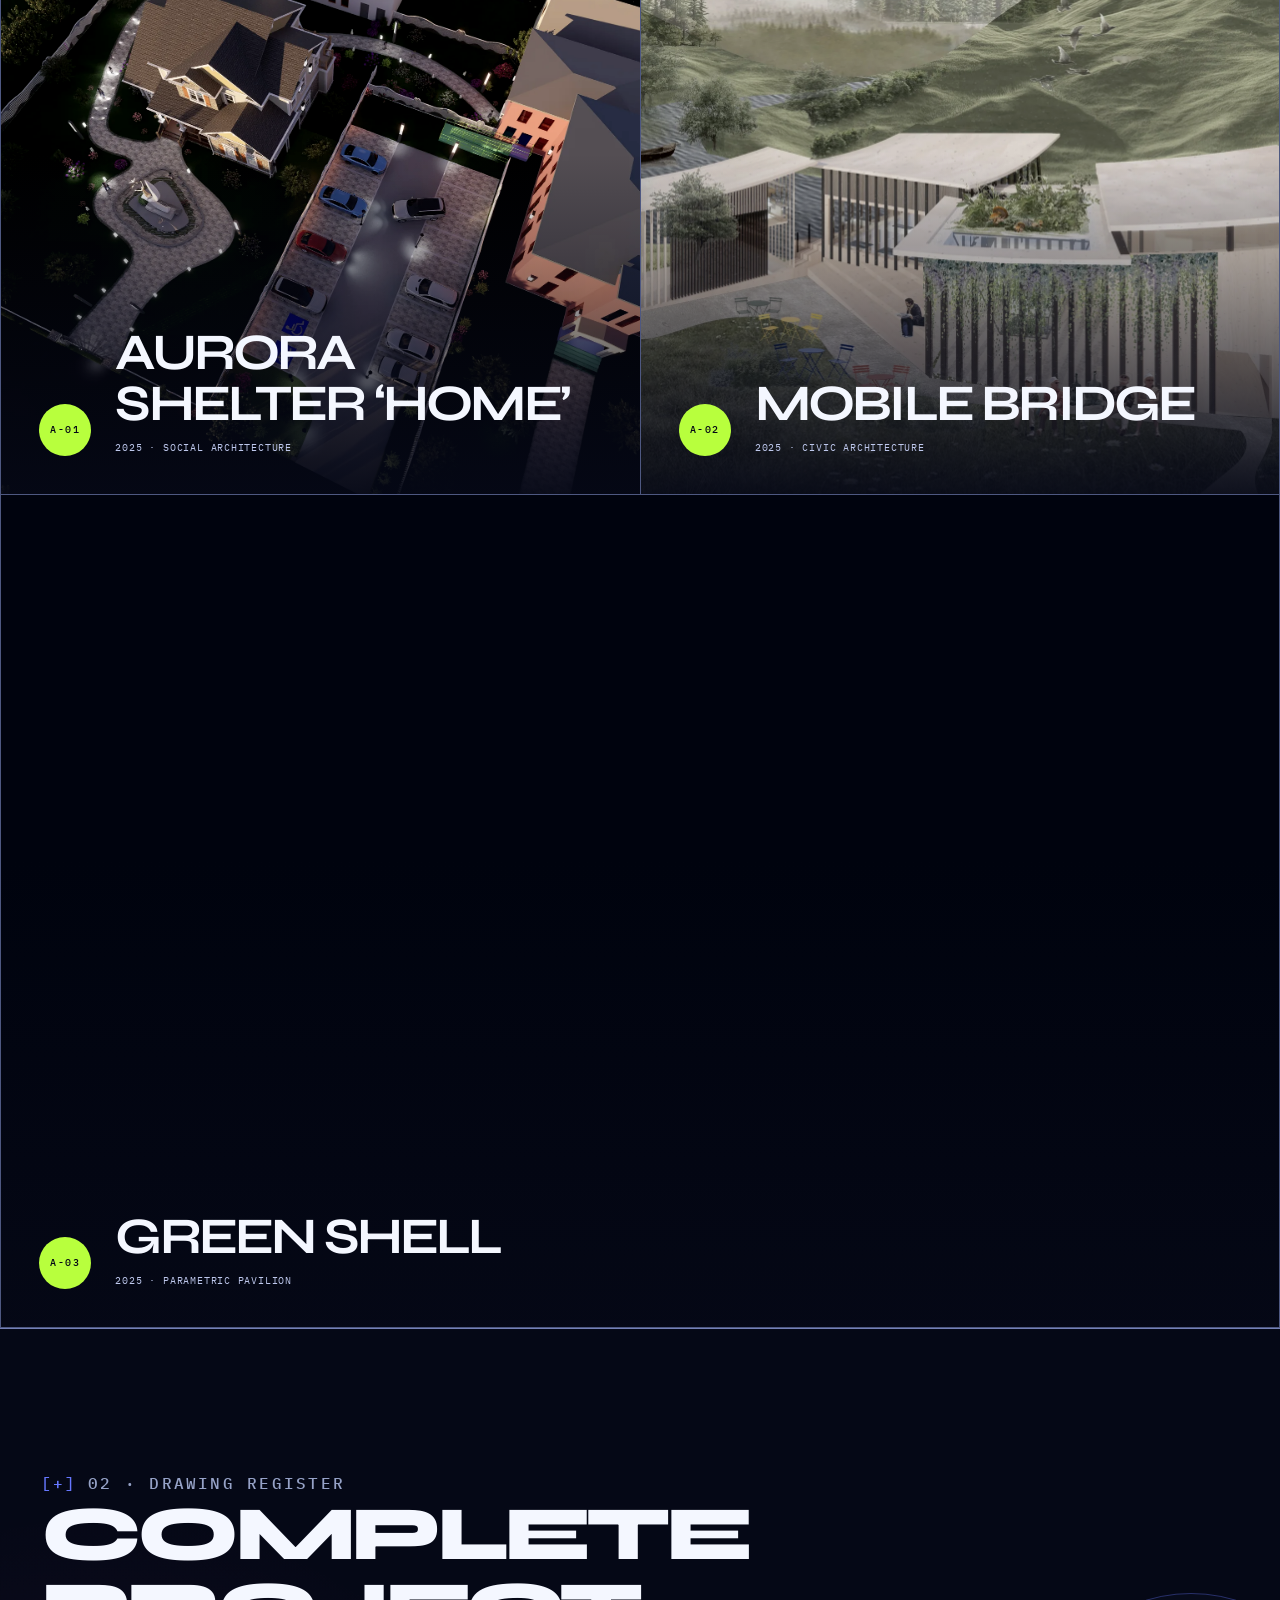
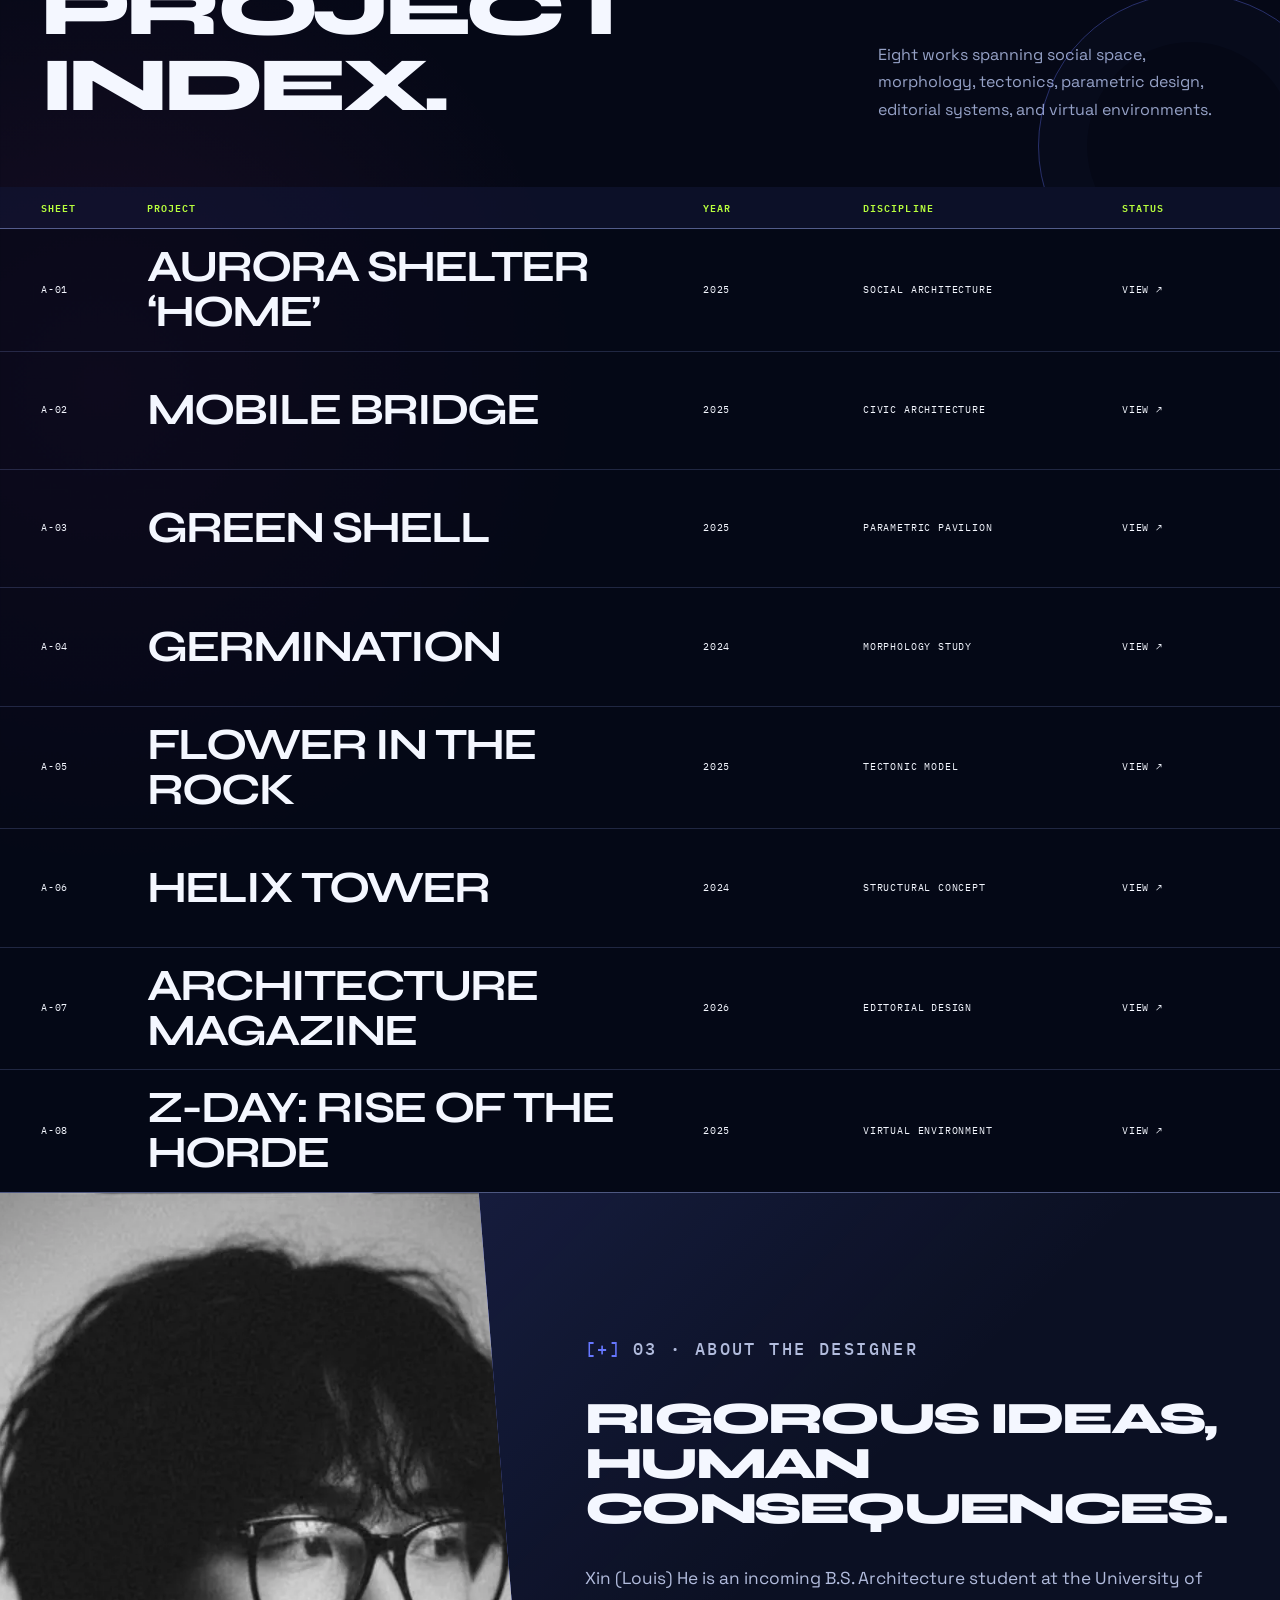
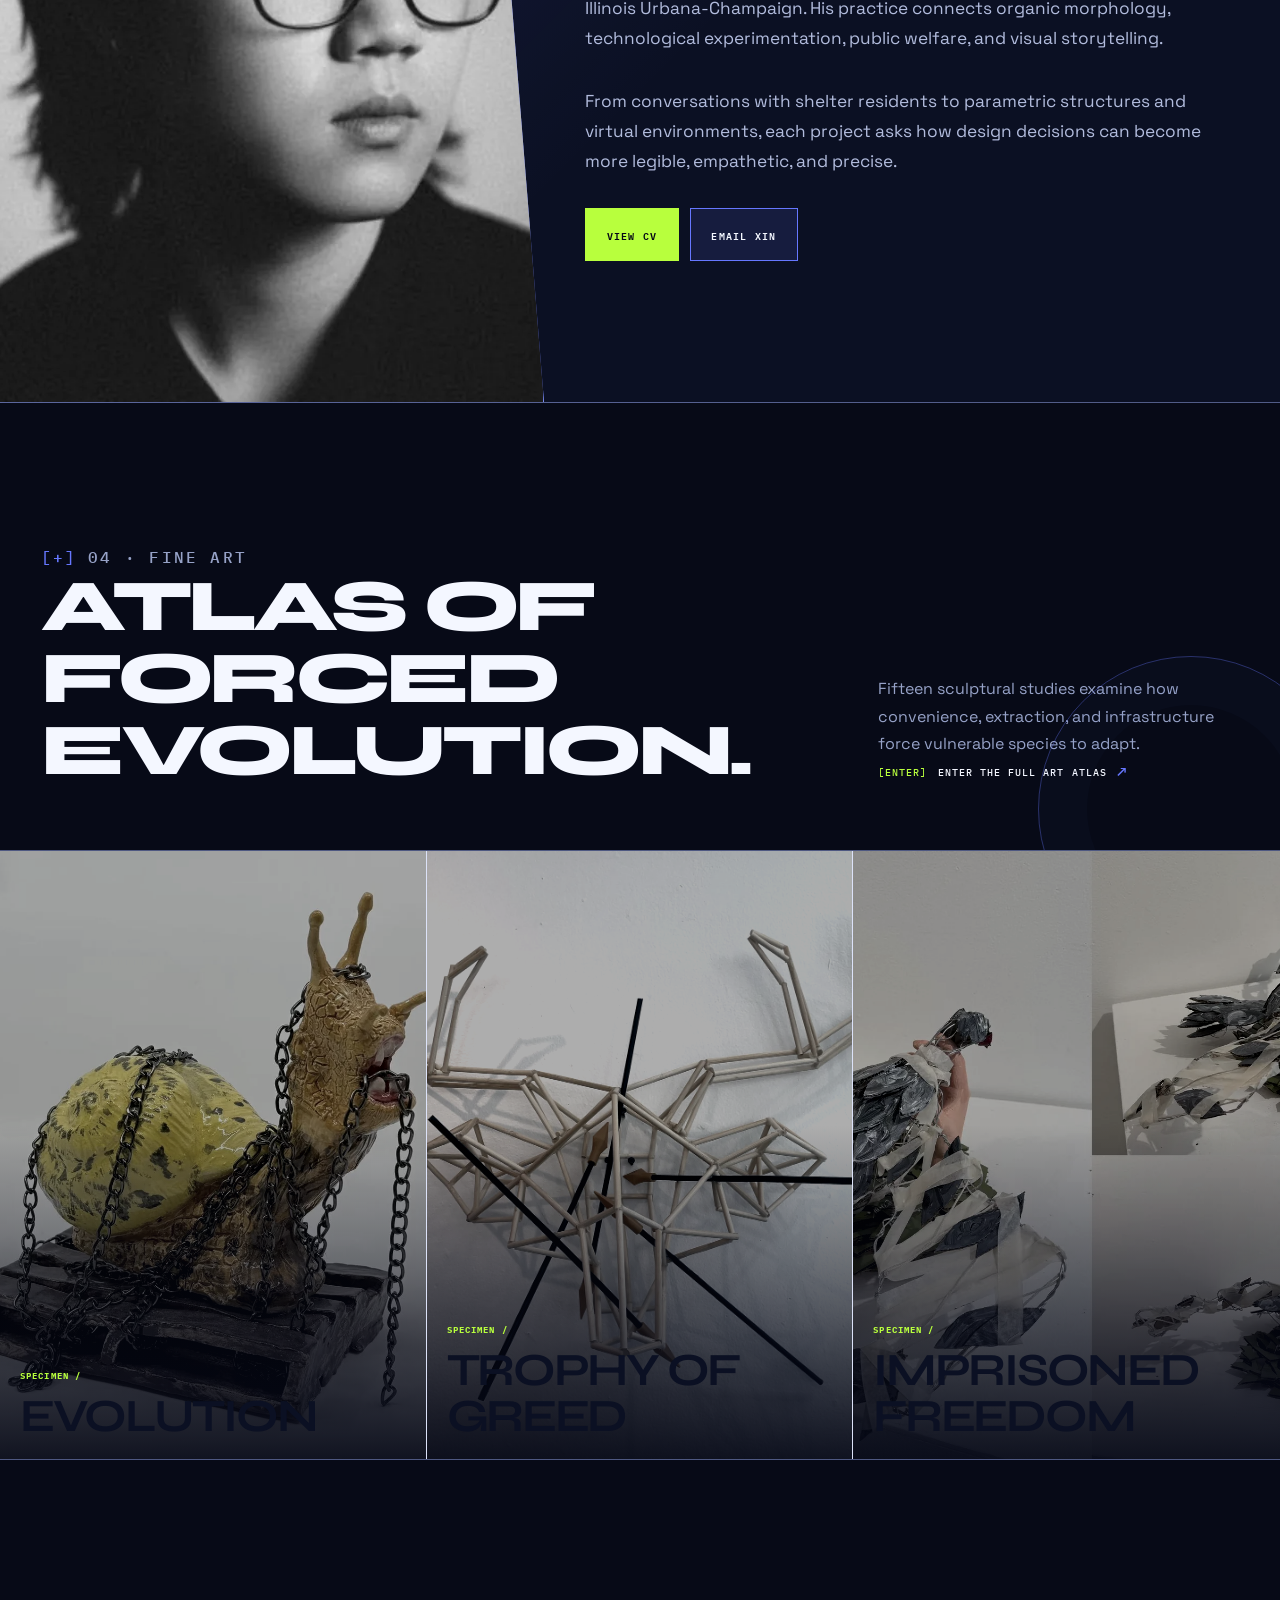
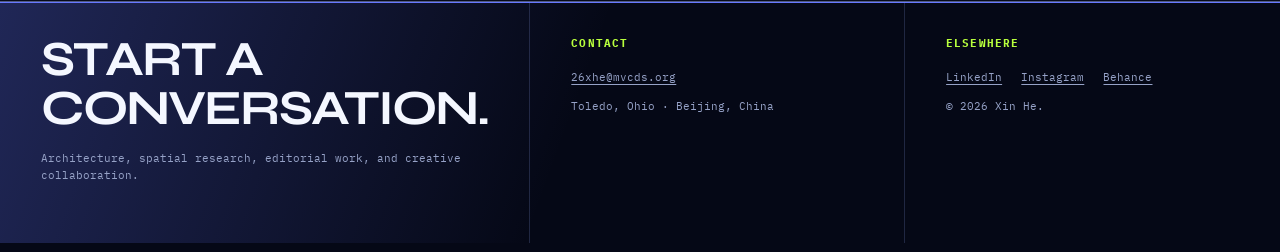
==== commit 1c8bda75: "Apply original portrait across pages" ====
--- a/index.html
+++ b/index.html
@@ -11,8 +11,8 @@
   <link rel="manifest" href="site.webmanifest">
   <link rel="preconnect" href="https://fonts.googleapis.com">
   <link rel="preconnect" href="https://fonts.gstatic.com" crossorigin>
-  <link rel="stylesheet" href="assets/css/site.css">
-  <link rel="stylesheet" href="assets/css/night.css">
+  <link rel="stylesheet" href="assets/css/site.css?v=20260724-portrait">
+  <link rel="stylesheet" href="assets/css/night.css?v=20260724-portrait">
   <meta property="og:type" content="website">
   <meta property="og:title" content="Xin He · Architecture + Art">
   <meta property="og:description" content="Selected architecture, spatial research, environmental art, and virtual environments by Xin Louis He.">
@@ -20,7 +20,7 @@
   <meta property="og:image" content="https://xin1012-hx.github.io/my-website-v2/assets/images/og-night.png">
   <meta name="twitter:card" content="summary_large_image">
   <script type="application/ld+json">{"@context": "https://schema.org", "@type": "Person", "name": "Xin (Louis) He", "url": "https://xin1012-hx.github.io/my-website-v2/", "jobTitle": "Architecture student and designer", "sameAs": ["https://www.linkedin.com/in/xin-he-a198a2350/", "https://www.behance.net/xinhe53"]}</script>
-  <script defer src="assets/js/site.js"></script>
+  <script defer src="assets/js/site.js?v=20260724-wordfit"></script>
 </head>
 <body>
   <div class="site-shell">
--- a/assets/css/site.css
+++ b/assets/css/site.css
@@ -530,7 +530,7 @@
   width: 100%;
   height: 100%;
   object-fit: cover;
-  filter: grayscale(1) contrast(1.08);
+  filter: none;
 }
 
 .about-copy {
@@ -628,7 +628,7 @@
   filter: saturate(0.95) brightness(0.7);
 }
 
-.art-tile span {
+.art-tile > span {
   position: absolute;
   right: 1.25rem;
   bottom: 1.25rem;
@@ -872,7 +872,7 @@
   line-height: 1;
 }
 
-.next-project span {
+.next-project > span {
   font-size: 0.66rem;
   font-weight: 600;
   letter-spacing: 0.13em;
@@ -1336,7 +1336,7 @@
     gap: 1rem;
   }
 
-  .next-project span:first-child {
+  .next-project > span:first-child {
     grid-column: 1 / -1;
   }
 
--- a/assets/css/night.css
+++ b/assets/css/night.css
@@ -239,18 +239,26 @@
   gap: clamp(3rem, 9vw, 10rem);
   align-items: end;
   min-height: calc(100svh - var(--header-height));
-  padding: clamp(5rem, 11vw, 9rem) var(--gutter) clamp(2rem, 5vw, 4rem);
+  padding: clamp(5rem, 11vw, 9rem) var(--gutter) clamp(6rem, 8vw, 8rem);
   border: 0;
 }
 
+.hero-copy > *,
+.project-hero-copy > *,
+.project-card-copy > * {
+  min-width: 0;
+}
+
 .hero h1 {
-  max-width: 9ch;
+  width: 100%;
+  max-width: 100%;
   margin-top: clamp(2rem, 10vh, 7rem);
   font-family: var(--serif);
-  font-size: clamp(4.25rem, 10.5vw, 10.8rem);
+  font-size: clamp(4.25rem, 5.3vw, 8rem);
   font-weight: 800;
-  line-height: 0.78;
-  letter-spacing: -0.075em;
+  line-height: 0.98;
+  letter-spacing: -0.06em;
+  overflow-wrap: normal;
   text-transform: uppercase;
   text-wrap: balance;
 }
@@ -351,12 +359,13 @@
 }
 
 .section-heading h2 {
-  max-width: 12ch;
+  max-width: 100%;
   font-family: var(--serif);
   font-size: clamp(3.4rem, 7vw, 7.8rem);
   font-weight: 800;
-  line-height: 0.86;
+  line-height: 0.98;
   letter-spacing: -0.06em;
+  overflow-wrap: normal;
   text-transform: uppercase;
 }
 
@@ -446,8 +455,9 @@
   font-family: var(--serif);
   font-size: clamp(2.2rem, 4vw, 4.8rem);
   font-weight: 700;
-  line-height: 0.9;
+  line-height: 1;
   letter-spacing: -0.055em;
+  overflow-wrap: normal;
   text-transform: uppercase;
 }
 
@@ -545,8 +555,8 @@
 }
 
 .about-portrait img {
-  filter: grayscale(1) contrast(1.16) brightness(0.9);
-  mix-blend-mode: luminosity;
+  filter: none;
+  mix-blend-mode: normal;
 }
 
 .about-copy {
@@ -554,12 +564,13 @@
 }
 
 .about-title {
-  max-width: 11ch;
+  max-width: 100%;
   font-family: var(--serif);
   font-size: clamp(3.5rem, 6vw, 7rem);
   font-weight: 800;
-  line-height: 0.86;
+  line-height: 1;
   letter-spacing: -0.06em;
+  overflow-wrap: normal;
   text-transform: uppercase;
 }
 
@@ -636,17 +647,18 @@
   background: linear-gradient(0deg, rgba(5, 8, 22, 0.92), transparent 55%);
 }
 
-.art-tile span {
+.art-tile > span {
   z-index: 1;
   font-family: var(--serif);
   font-size: clamp(2rem, 3.6vw, 4rem);
   font-weight: 700;
-  line-height: 0.9;
+  line-height: 1;
   letter-spacing: -0.05em;
+  overflow-wrap: normal;
   text-transform: uppercase;
 }
 
-.art-tile span::before {
+.art-tile > span::before {
   display: block;
   margin-bottom: 0.8rem;
   color: var(--accent);
@@ -678,9 +690,10 @@
 }
 
 .footer-block h2 {
-  max-width: 12ch;
+  max-width: 100%;
   font-size: clamp(2.2rem, 4vw, 4rem);
-  line-height: 0.9;
+  line-height: 1;
+  overflow-wrap: normal;
 }
 
 .footer-block h3 {
@@ -726,18 +739,21 @@
   z-index: 2;
   min-height: calc(100svh - var(--header-height));
   width: min(64rem, 72%);
-  padding: clamp(5rem, 12vw, 10rem) var(--gutter) 2.5rem;
+  padding: clamp(5rem, 12vw, 10rem) var(--gutter) clamp(3rem, 6vw, 5rem);
   border: 0;
 }
 
 .project-hero h1 {
-  max-width: 11ch;
-  font-family: var(--serif);
-  font-size: clamp(4rem, 9vw, 10rem);
+  width: 100%;
+  max-width: 100%;
+  font-family: var(--serif);
+  font-size: clamp(4rem, 5.5vw, 8rem);
   font-weight: 800;
-  line-height: 0.79;
-  letter-spacing: -0.07em;
+  line-height: 0.98;
+  letter-spacing: -0.055em;
+  overflow-wrap: normal;
   text-transform: uppercase;
+  text-wrap: balance;
 }
 
 .project-deck {
@@ -795,8 +811,9 @@
   font-family: var(--serif);
   font-size: clamp(3rem, 5.5vw, 6.5rem);
   font-weight: 800;
-  line-height: 0.84;
+  line-height: 1;
   letter-spacing: -0.065em;
+  overflow-wrap: normal;
   text-transform: uppercase;
 }
 
@@ -874,15 +891,17 @@
 }
 
 .next-project strong {
+  min-width: 0;
   font-family: var(--serif);
   font-size: clamp(2.4rem, 6vw, 7rem);
   font-weight: 800;
-  line-height: 0.82;
+  line-height: 1;
   letter-spacing: -0.06em;
+  overflow-wrap: normal;
   text-transform: uppercase;
 }
 
-.next-project span {
+.next-project > span {
   font-family: var(--mono);
 }
 
@@ -943,13 +962,16 @@
 }
 
 .art-hero h1 {
-  max-width: 10ch;
-  font-family: var(--serif);
-  font-size: clamp(4.4rem, 10vw, 11rem);
+  width: 100%;
+  max-width: 100%;
+  font-family: var(--serif);
+  font-size: clamp(4.2rem, 8.5vw, 9.5rem);
   font-weight: 800;
-  line-height: 0.78;
-  letter-spacing: -0.075em;
+  line-height: 0.98;
+  letter-spacing: -0.06em;
+  overflow-wrap: normal;
   text-transform: uppercase;
+  text-wrap: balance;
 }
 
 .art-hero-copy {
@@ -996,9 +1018,29 @@
   font-family: var(--serif);
   font-size: clamp(1.8rem, 3vw, 3.6rem);
   font-weight: 700;
-  line-height: 0.9;
+  line-height: 1;
   letter-spacing: -0.05em;
+  overflow-wrap: normal;
   text-transform: uppercase;
+}
+
+.fit-words {
+  max-width: 100%;
+  overflow-wrap: normal !important;
+  word-break: normal !important;
+  hyphens: none !important;
+}
+
+.fit-words .fit-word {
+  position: static;
+  inset: auto;
+  display: inline-block;
+  max-width: none;
+  color: inherit;
+  font: inherit;
+  letter-spacing: inherit;
+  text-transform: inherit;
+  white-space: nowrap;
 }
 
 .artwork-meta {
@@ -1059,7 +1101,7 @@
   }
 
   .hero h1 {
-    max-width: 8.5ch;
+    max-width: 11ch;
   }
 
   .hero-summary {
@@ -1177,15 +1219,20 @@
 
   .hero-copy {
     min-height: calc(100svh - var(--header-height));
-    padding: 4rem 1rem 6rem;
+    padding: 4rem 1rem 7rem;
   }
 
   .hero h1 {
+    max-width: 100%;
     margin-top: 1.5rem;
-    font-size: clamp(3.65rem, 19vw, 6rem);
+    font-size: clamp(1.75rem, 7.4vw, 3.1rem);
+    line-height: 1.04;
+    letter-spacing: -0.045em;
+    text-wrap: wrap;
   }
 
   .hero-summary {
+    width: 100%;
     max-width: 100%;
   }
 
@@ -1201,7 +1248,8 @@
   }
 
   .section-heading h2 {
-    font-size: clamp(3.15rem, 15vw, 5.5rem);
+    font-size: clamp(1.9rem, 7.8vw, 4rem);
+    line-height: 1.04;
   }
 
   .project-card,
@@ -1221,7 +1269,8 @@
   }
 
   .project-card h3 {
-    font-size: clamp(2.1rem, 11vw, 3.4rem);
+    font-size: clamp(2rem, 10vw, 3.15rem);
+    line-height: 1.04;
   }
 
   .drawing-row {
@@ -1254,7 +1303,9 @@
   }
 
   .about-title {
-    font-size: clamp(3rem, 14vw, 5rem);
+    font-size: clamp(1.6rem, 6.65vw, 3.5rem);
+    line-height: 1.04;
+    overflow-wrap: normal;
   }
 
   .art-strip {
@@ -1292,11 +1343,16 @@
     gap: 2rem;
     min-height: calc(100svh - var(--header-height));
     width: 100%;
-    padding: 5rem 1rem 2rem;
+    padding: 5rem 1rem 3rem;
   }
 
   .project-hero h1 {
-    font-size: clamp(3.5rem, 18vw, 6.2rem);
+    max-width: 100%;
+    font-size: clamp(1.6rem, 6.65vw, 3.4rem);
+    line-height: 1.04;
+    letter-spacing: -0.04em;
+    overflow-wrap: normal;
+    text-wrap: wrap;
   }
 
   .project-facts {
@@ -1314,7 +1370,15 @@
   }
 
   .project-story h2 {
-    font-size: clamp(3rem, 14vw, 5rem);
+    font-size: clamp(1.6rem, 6.65vw, 3.5rem);
+    line-height: 1.04;
+    overflow-wrap: normal;
+  }
+
+  .next-project strong {
+    font-size: clamp(1.6rem, 6.65vw, 3rem);
+    line-height: 1.04;
+    overflow-wrap: normal;
   }
 
   .project-gallery {
@@ -1331,7 +1395,7 @@
     grid-template-columns: 1fr auto;
   }
 
-  .next-project span:first-child {
+  .next-project > span:first-child {
     grid-column: 1 / -1;
   }
 
@@ -1341,7 +1405,11 @@
   }
 
   .art-hero h1 {
-    font-size: clamp(4rem, 18vw, 6.5rem);
+    max-width: 100%;
+    font-size: clamp(2.2rem, 8vw, 4rem);
+    line-height: 1.04;
+    letter-spacing: -0.045em;
+    text-wrap: wrap;
   }
 
   .art-grid {
